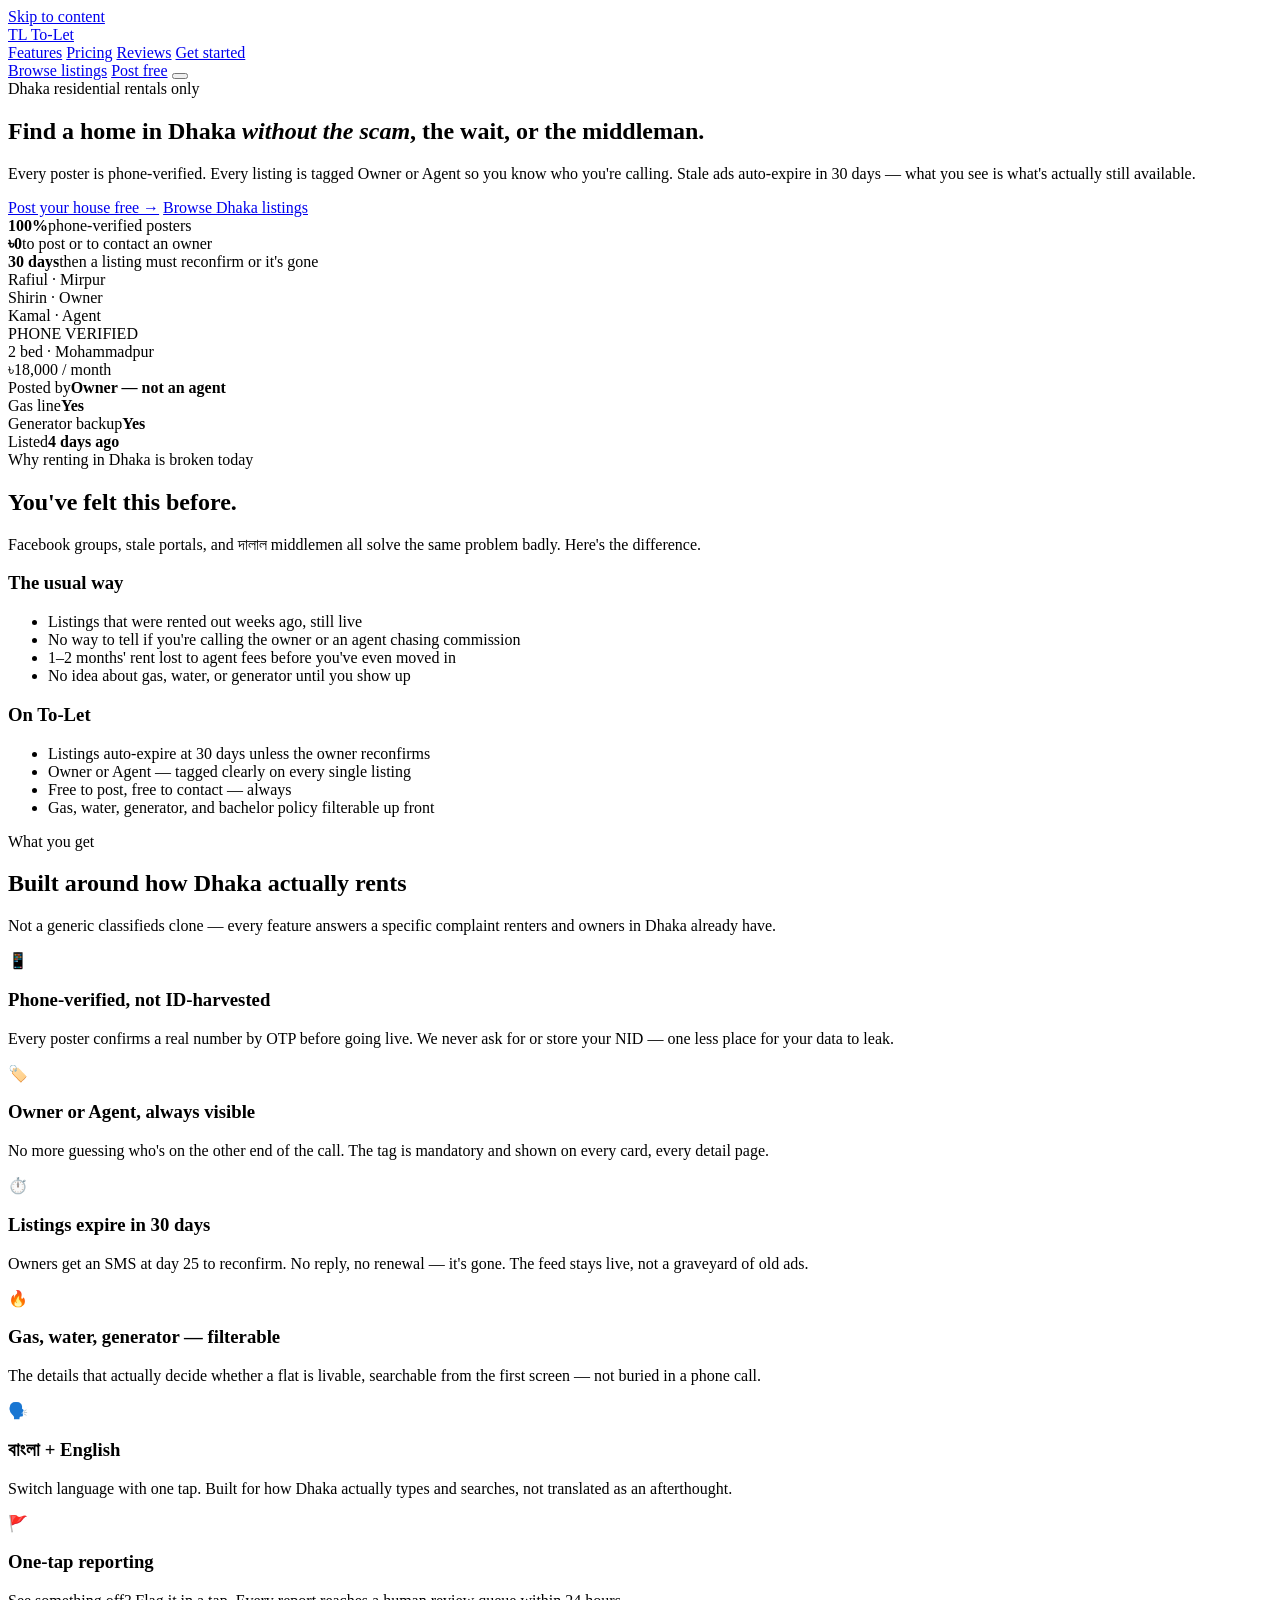
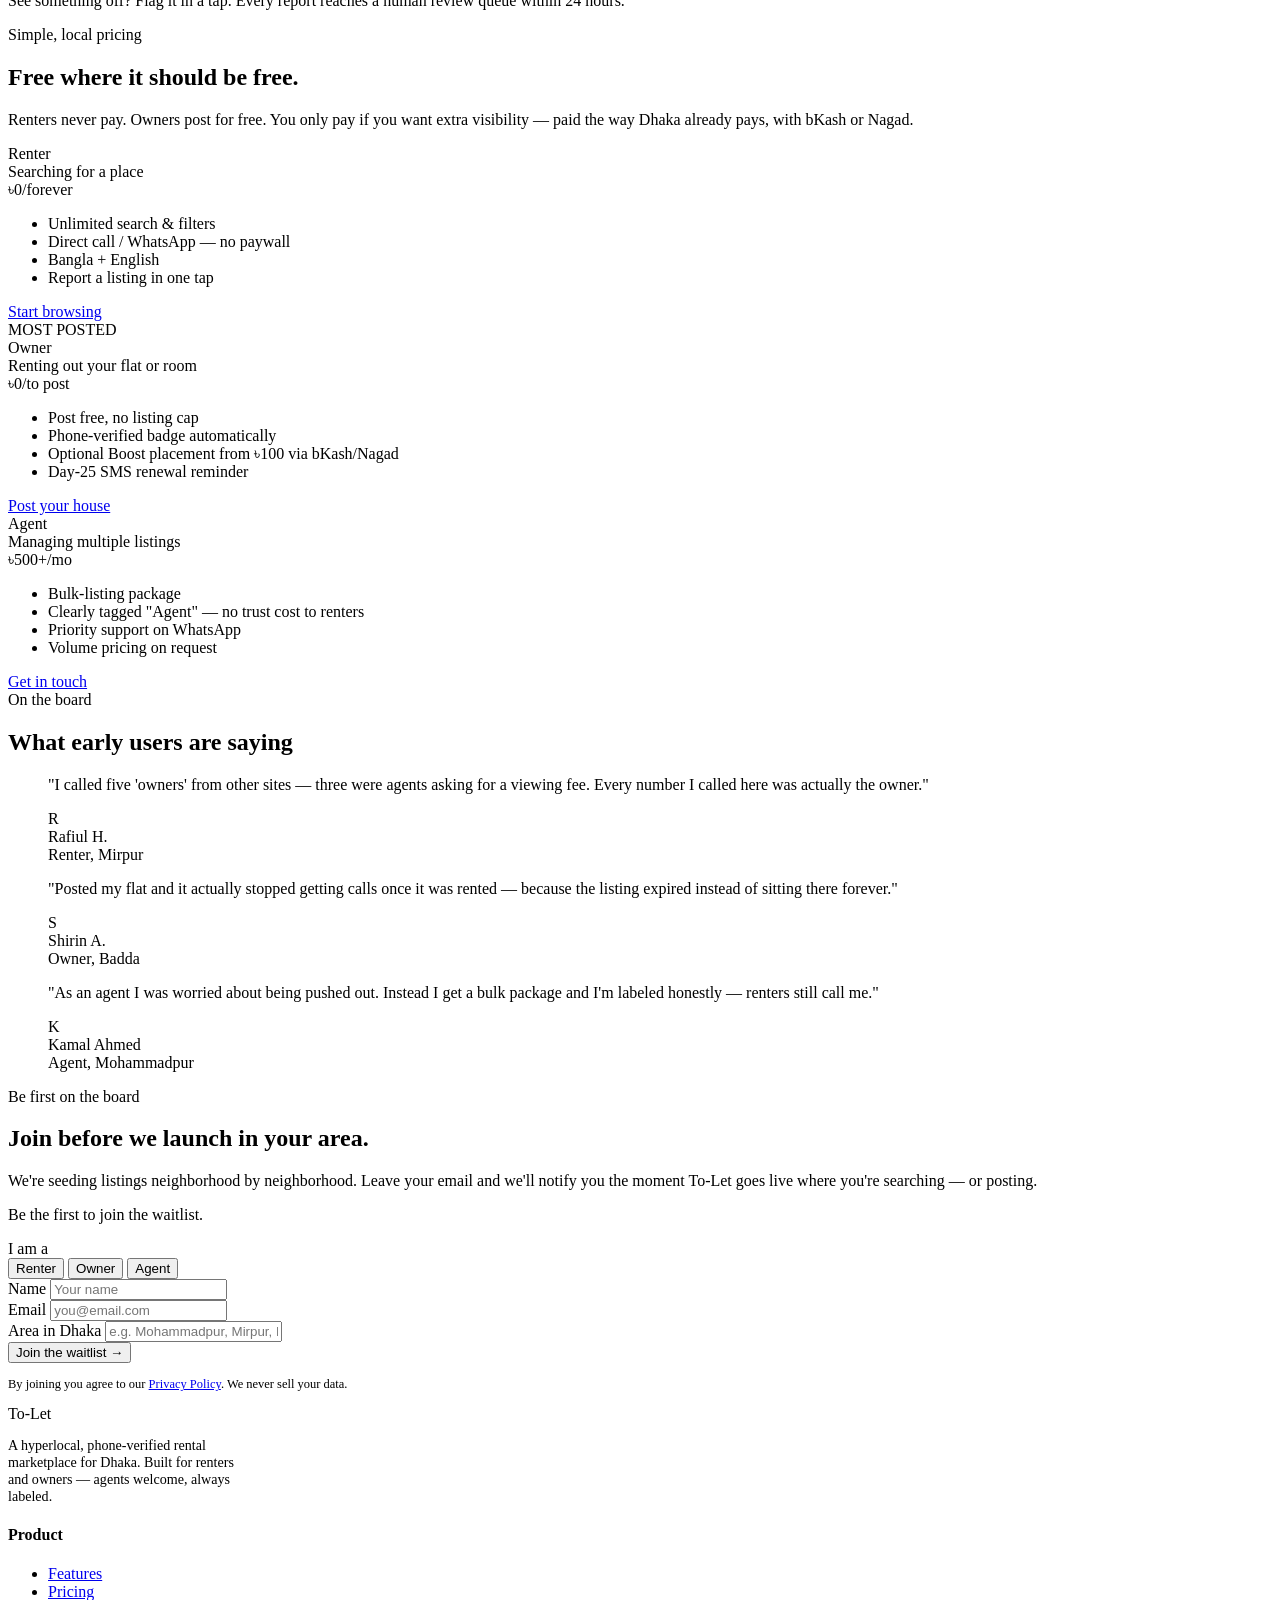
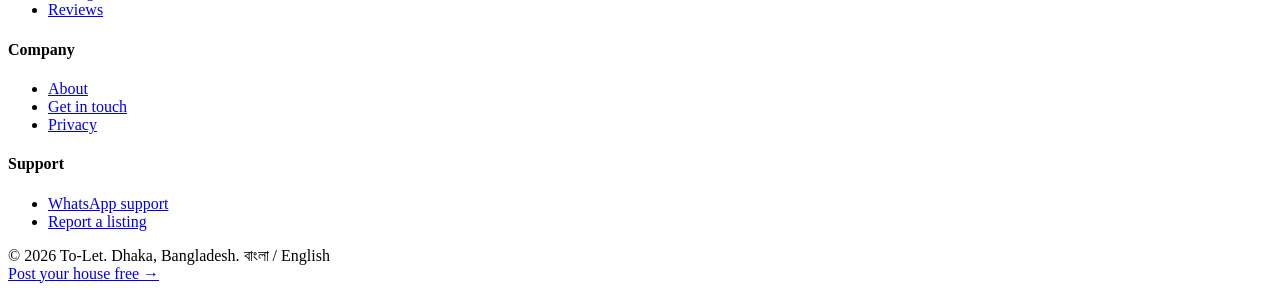
==== index.html @ 03d2c933 "feat: professional To-Let landing page — Putty design system, SEO, a11y, privacy, security headers" ====
<!DOCTYPE html>
<html lang="en">
<head>
  <meta charset="UTF-8" />
  <meta name="viewport" content="width=device-width, initial-scale=1.0" />
  <meta name="color-scheme" content="only light" />
  <meta name="theme-color" content="#faf9f7" />
  <meta name="robots" content="index, follow" />
  <link rel="canonical" href="https://to-let-bd.vercel.app/" />

  <title>To-Let — Find a home in Dhaka without the scam or the middleman</title>
  <meta name="description" content="Phone-verified Dhaka residential rental marketplace. Every listing tagged Owner or Agent. Auto-expiring ads. Free to post and contact. Built for renters and owners in Bangladesh." />
  <meta name="keywords" content="Dhaka rent, to-let Dhaka, flat for rent Bangladesh, house rental Mirpur, Mohammadpur, Badda, phone verified rental, bKash" />
  <meta name="author" content="To-Let BD" />

  <!-- Open Graph -->
  <meta property="og:type" content="website" />
  <meta property="og:url" content="https://to-let-bd.vercel.app/" />
  <meta property="og:title" content="To-Let — Dhaka rentals without the scam or middleman" />
  <meta property="og:description" content="Phone-verified. Owner or Agent tagged. Listings expire in 30 days. Free for renters and owners." />
  <meta property="og:locale" content="en_BD" />
  <meta property="og:site_name" content="To-Let" />
  <meta property="og:image" content="https://to-let-bd.vercel.app/og.png" />
  <meta property="og:image:width" content="1200" />
  <meta property="og:image:height" content="630" />

  <!-- Twitter -->
  <meta name="twitter:card" content="summary_large_image" />
  <meta name="twitter:title" content="To-Let — Dhaka rentals without the scam or middleman" />
  <meta name="twitter:description" content="Phone-verified. Owner or Agent tagged. Listings expire in 30 days. Free for renters and owners." />
  <meta name="twitter:image" content="https://to-let-bd.vercel.app/og.png" />

  <!-- Favicon -->
  <link rel="icon" href="/favicon.svg" type="image/svg+xml" />
  <link rel="apple-touch-icon" href="/favicon.svg" />

  <link rel="preconnect" href="https://fonts.googleapis.com" />
  <link rel="preconnect" href="https://fonts.gstatic.com" crossorigin />
  <link href="https://fonts.googleapis.com/css2?family=Inter:wght@400;500;600;700;800&display=swap" rel="stylesheet" />
  <link rel="stylesheet" href="style.css" />

  <!-- JSON-LD -->
  <script type="application/ld+json">
  {
    "@context": "https://schema.org",
    "@type": "WebSite",
    "name": "To-Let",
    "url": "https://to-let-bd.vercel.app/",
    "description": "Phone-verified Dhaka residential rental marketplace. Owner or Agent tagged. Auto-expiring listings.",
    "inLanguage": ["en", "bn"],
    "potentialAction": {
      "@type": "SearchAction",
      "target": "https://to-let-bd.vercel.app/#signup",
      "query-input": "required name=search_term_string"
    },
    "publisher": {
      "@type": "Organization",
      "name": "To-Let BD",
      "url": "https://to-let-bd.vercel.app/"
    }
  }
  </script>
</head>
<body>

<a class="skip-link" href="#main">Skip to content</a>

<header>
  <div class="nav">
    <a href="#top" class="brand" aria-label="To-Let home">
      <span class="brand-mark" aria-hidden="true">TL</span>
      To-Let
    </a>
    <nav class="nav-links" id="navLinks" aria-label="Primary">
      <a href="#features">Features</a>
      <a href="#pricing">Pricing</a>
      <a href="#reviews">Reviews</a>
      <a href="#signup">Get started</a>
    </nav>
    <div class="nav-cta">
      <a href="#signup" class="btn btn-ghost btn-sm">Browse listings</a>
      <a href="#signup" class="btn btn-primary btn-sm">Post free</a>
      <button class="menu-toggle" id="menuToggle" aria-label="Toggle menu" aria-expanded="false" aria-controls="navLinks">
        <span></span><span></span><span></span>
      </button>
    </div>
  </div>
</header>

<main id="main">

  <!-- HERO -->
  <section class="hero" id="top" aria-labelledby="hero-heading">
    <div class="wrap hero-grid">
      <div>
        <span class="eyebrow">Dhaka residential rentals only</span>
        <h1 id="hero-heading">Find a home in Dhaka <em>without the scam</em>, the wait, or the <span class="accent">middleman</span>.</h1>
        <p class="lede">Every poster is phone-verified. Every listing is tagged Owner or Agent so you know who you're calling. Stale ads auto-expire in 30 days — what you see is what's actually still available.</p>
        <div class="hero-cta-row">
          <a href="#signup" class="btn btn-primary">Post your house free →</a>
          <a href="#signup" class="btn btn-ghost">Browse Dhaka listings</a>
        </div>
        <div class="hero-stats" role="list">
          <div class="hero-stat" role="listitem"><b>100%</b><span>phone-verified posters</span></div>
          <div class="hero-stat" role="listitem"><b>৳0</b><span>to post or to contact an owner</span></div>
          <div class="hero-stat" role="listitem"><b>30 days</b><span>then a listing must reconfirm or it's gone</span></div>
        </div>
      </div>

      <div class="float-stage" aria-hidden="true">
        <div class="float-tag tag-1"><span class="dot"></span> Rafiul · Mirpur</div>
        <div class="float-tag tag-2"><span class="dot"></span> Shirin · Owner</div>
        <div class="float-tag tag-3"><span class="dot"></span> Kamal · Agent</div>

        <div class="float-card">
          <div class="float-badge">PHONE VERIFIED</div>
          <div class="float-card-title">2 bed · Mohammadpur</div>
          <div class="float-card-sub">৳18,000 / month</div>
          <div class="float-row"><span>Posted by</span><b>Owner — not an agent</b></div>
          <div class="float-row"><span>Gas line</span><b>Yes</b></div>
          <div class="float-row"><span>Generator backup</span><b>Yes</b></div>
          <div class="float-row"><span>Listed</span><b>4 days ago</b></div>
        </div>
      </div>
    </div>
  </section>

  <!-- COMPARE -->
  <section class="compare" aria-labelledby="compare-heading">
    <div class="wrap">
      <span class="eyebrow">Why renting in Dhaka is broken today</span>
      <h2 id="compare-heading">You've felt this before.</h2>
      <p class="lede">Facebook groups, stale portals, and দালাল middlemen all solve the same problem badly. Here's the difference.</p>
      <div class="compare-grid">
        <div class="compare-card bad">
          <h3>The usual way</h3>
          <ul>
            <li>Listings that were rented out weeks ago, still live</li>
            <li>No way to tell if you're calling the owner or an agent chasing commission</li>
            <li>1–2 months' rent lost to agent fees before you've even moved in</li>
            <li>No idea about gas, water, or generator until you show up</li>
          </ul>
        </div>
        <div class="compare-card good">
          <h3>On To-Let</h3>
          <ul>
            <li>Listings auto-expire at 30 days unless the owner reconfirms</li>
            <li>Owner or Agent — tagged clearly on every single listing</li>
            <li>Free to post, free to contact — always</li>
            <li>Gas, water, generator, and bachelor policy filterable up front</li>
          </ul>
        </div>
      </div>
    </div>
  </section>

  <!-- FEATURES -->
  <section class="features" id="features" aria-labelledby="features-heading">
    <div class="wrap">
      <div class="section-head">
        <span class="eyebrow">What you get</span>
        <h2 id="features-heading">Built around how Dhaka actually rents</h2>
        <p class="lede">Not a generic classifieds clone — every feature answers a specific complaint renters and owners in Dhaka already have.</p>
      </div>
      <div class="feature-grid">
        <article class="feature-card">
          <div class="feature-icon" aria-hidden="true">📱</div>
          <h3>Phone-verified, not ID-harvested</h3>
          <p>Every poster confirms a real number by OTP before going live. We never ask for or store your NID — one less place for your data to leak.</p>
        </article>
        <article class="feature-card">
          <div class="feature-icon" aria-hidden="true">🏷️</div>
          <h3>Owner or Agent, always visible</h3>
          <p>No more guessing who's on the other end of the call. The tag is mandatory and shown on every card, every detail page.</p>
        </article>
        <article class="feature-card">
          <div class="feature-icon" aria-hidden="true">⏱️</div>
          <h3>Listings expire in 30 days</h3>
          <p>Owners get an SMS at day 25 to reconfirm. No reply, no renewal — it's gone. The feed stays live, not a graveyard of old ads.</p>
        </article>
        <article class="feature-card">
          <div class="feature-icon" aria-hidden="true">🔥</div>
          <h3>Gas, water, generator — filterable</h3>
          <p>The details that actually decide whether a flat is livable, searchable from the first screen — not buried in a phone call.</p>
        </article>
        <article class="feature-card">
          <div class="feature-icon" aria-hidden="true">🗣️</div>
          <h3>বাংলা + English</h3>
          <p>Switch language with one tap. Built for how Dhaka actually types and searches, not translated as an afterthought.</p>
        </article>
        <article class="feature-card">
          <div class="feature-icon" aria-hidden="true">🚩</div>
          <h3>One-tap reporting</h3>
          <p>See something off? Flag it in a tap. Every report reaches a human review queue within 24 hours.</p>
        </article>
      </div>
    </div>
  </section>

  <!-- PRICING -->
  <section class="pricing" id="pricing" aria-labelledby="pricing-heading">
    <div class="wrap">
      <div class="section-head">
        <span class="eyebrow">Simple, local pricing</span>
        <h2 id="pricing-heading">Free where it should be free.</h2>
        <p class="lede">Renters never pay. Owners post for free. You only pay if you want extra visibility — paid the way Dhaka already pays, with bKash or Nagad.</p>
      </div>
      <div class="price-grid">
        <div class="price-card">
          <div class="price-name">Renter</div>
          <div class="price-audience">Searching for a place</div>
          <div class="price-amount">৳0<span>/forever</span></div>
          <ul class="price-list">
            <li>Unlimited search & filters</li>
            <li>Direct call / WhatsApp — no paywall</li>
            <li>Bangla + English</li>
            <li>Report a listing in one tap</li>
          </ul>
          <a href="#signup" class="btn btn-ghost btn-block">Start browsing</a>
        </div>
        <div class="price-card featured">
          <div class="price-tag-ribbon">MOST POSTED</div>
          <div class="price-name">Owner</div>
          <div class="price-audience">Renting out your flat or room</div>
          <div class="price-amount">৳0<span>/to post</span></div>
          <ul class="price-list">
            <li>Post free, no listing cap</li>
            <li>Phone-verified badge automatically</li>
            <li>Optional Boost placement from ৳100 via bKash/Nagad</li>
            <li>Day-25 SMS renewal reminder</li>
          </ul>
          <a href="#signup" class="btn btn-primary btn-block">Post your house</a>
        </div>
        <div class="price-card">
          <div class="price-name">Agent</div>
          <div class="price-audience">Managing multiple listings</div>
          <div class="price-amount">৳500<span>+/mo</span></div>
          <ul class="price-list">
            <li>Bulk-listing package</li>
            <li>Clearly tagged "Agent" — no trust cost to renters</li>
            <li>Priority support on WhatsApp</li>
            <li>Volume pricing on request</li>
          </ul>
          <a href="#signup" class="btn btn-ghost btn-block">Get in touch</a>
        </div>
      </div>
    </div>
  </section>

  <!-- TESTIMONIALS -->
  <section class="wall" id="reviews" aria-labelledby="reviews-heading">
    <div class="wrap">
      <div class="section-head">
        <span class="eyebrow">On the board</span>
        <h2 id="reviews-heading">What early users are saying</h2>
      </div>
      <div class="pin-grid">
        <blockquote class="pin-card">
          <div class="pin-dot" aria-hidden="true"></div>
          <p class="pin-quote">"I called five 'owners' from other sites — three were agents asking for a viewing fee. Every number I called here was actually the owner."</p>
          <footer class="pin-person">
            <div class="pin-avatar" aria-hidden="true">R</div>
            <div>
              <div class="pin-name">Rafiul H.</div>
              <div class="pin-role">Renter, Mirpur</div>
            </div>
          </footer>
        </blockquote>
        <blockquote class="pin-card">
          <div class="pin-dot" aria-hidden="true"></div>
          <p class="pin-quote">"Posted my flat and it actually stopped getting calls once it was rented — because the listing expired instead of sitting there forever."</p>
          <footer class="pin-person">
            <div class="pin-avatar" aria-hidden="true">S</div>
            <div>
              <div class="pin-name">Shirin A.</div>
              <div class="pin-role">Owner, Badda</div>
            </div>
          </footer>
        </blockquote>
        <blockquote class="pin-card">
          <div class="pin-dot" aria-hidden="true"></div>
          <p class="pin-quote">"As an agent I was worried about being pushed out. Instead I get a bulk package and I'm labeled honestly — renters still call me."</p>
          <footer class="pin-person">
            <div class="pin-avatar" aria-hidden="true">K</div>
            <div>
              <div class="pin-name">Kamal Ahmed</div>
              <div class="pin-role">Agent, Mohammadpur</div>
            </div>
          </footer>
        </blockquote>
      </div>
    </div>
  </section>

  <!-- SIGNUP -->
  <section class="signup" id="signup" aria-labelledby="signup-heading">
    <div class="wrap signup-inner">
      <div>
        <span class="eyebrow">Be first on the board</span>
        <h2 id="signup-heading">Join before we launch in your area.</h2>
        <p class="lede">We're seeding listings neighborhood by neighborhood. Leave your email and we'll notify you the moment To-Let goes live where you're searching — or posting.</p>
        <p class="social-proof" id="socialProof" aria-live="polite">Be the first to join the waitlist.</p>
      </div>
      <div class="signup-form">
        <form id="signupForm" novalidate>
          <div class="field">
            <label id="role-label">I am a</label>
            <div class="role-toggle" role="group" aria-labelledby="role-label">
              <button type="button" class="role-btn active" data-role="renter" aria-pressed="true">Renter</button>
              <button type="button" class="role-btn" data-role="owner" aria-pressed="false">Owner</button>
              <button type="button" class="role-btn" data-role="agent" aria-pressed="false">Agent</button>
            </div>
          </div>
          <div class="field">
            <label for="name">Name</label>
            <input type="text" id="name" name="name" placeholder="Your name" required autocomplete="name" />
          </div>
          <div class="field">
            <label for="email">Email</label>
            <input type="email" id="email" name="email" placeholder="you@email.com" required autocomplete="email" />
          </div>
          <div class="field">
            <label for="area">Area in Dhaka</label>
            <input type="text" id="area" name="area" placeholder="e.g. Mohammadpur, Mirpur, Badda" autocomplete="address-level2" />
          </div>
          <button type="submit" class="btn btn-primary btn-block" id="submitBtn">Join the waitlist →</button>
          <div class="form-msg" id="formMsg" role="status" aria-live="polite"></div>
          <p style="font-size:0.78rem;color:var(--ink-muted);margin-top:14px;">By joining you agree to our <a href="/privacy.html" style="text-decoration:underline;">Privacy Policy</a>. We never sell your data.</p>
        </form>
      </div>
    </div>
  </section>

</main>

<footer>
  <div class="wrap">
    <div class="foot-grid">
      <div>
        <div class="foot-brand">To-Let</div>
        <p style="font-size:0.88rem; max-width:34ch;">A hyperlocal, phone-verified rental marketplace for Dhaka. Built for renters and owners — agents welcome, always labeled.</p>
      </div>
      <div>
        <h4>Product</h4>
        <ul>
          <li><a href="#features">Features</a></li>
          <li><a href="#pricing">Pricing</a></li>
          <li><a href="#reviews">Reviews</a></li>
        </ul>
      </div>
      <div>
        <h4>Company</h4>
        <ul>
          <li><a href="#top">About</a></li>
          <li><a href="#signup">Get in touch</a></li>
          <li><a href="/privacy.html">Privacy</a></li>
        </ul>
      </div>
      <div>
        <h4>Support</h4>
        <ul>
          <li><a href="#signup">WhatsApp support</a></li>
          <li><a href="#signup">Report a listing</a></li>
        </ul>
      </div>
    </div>
    <div class="foot-bottom">
      <span>© 2026 To-Let. Dhaka, Bangladesh.</span>
      <span>বাংলা / English</span>
    </div>
  </div>
</footer>

<div class="mobile-cta">
  <a href="#signup" class="btn btn-primary btn-block">Post your house free →</a>
</div>

<script src="script.js"></script>
</body>
</html>
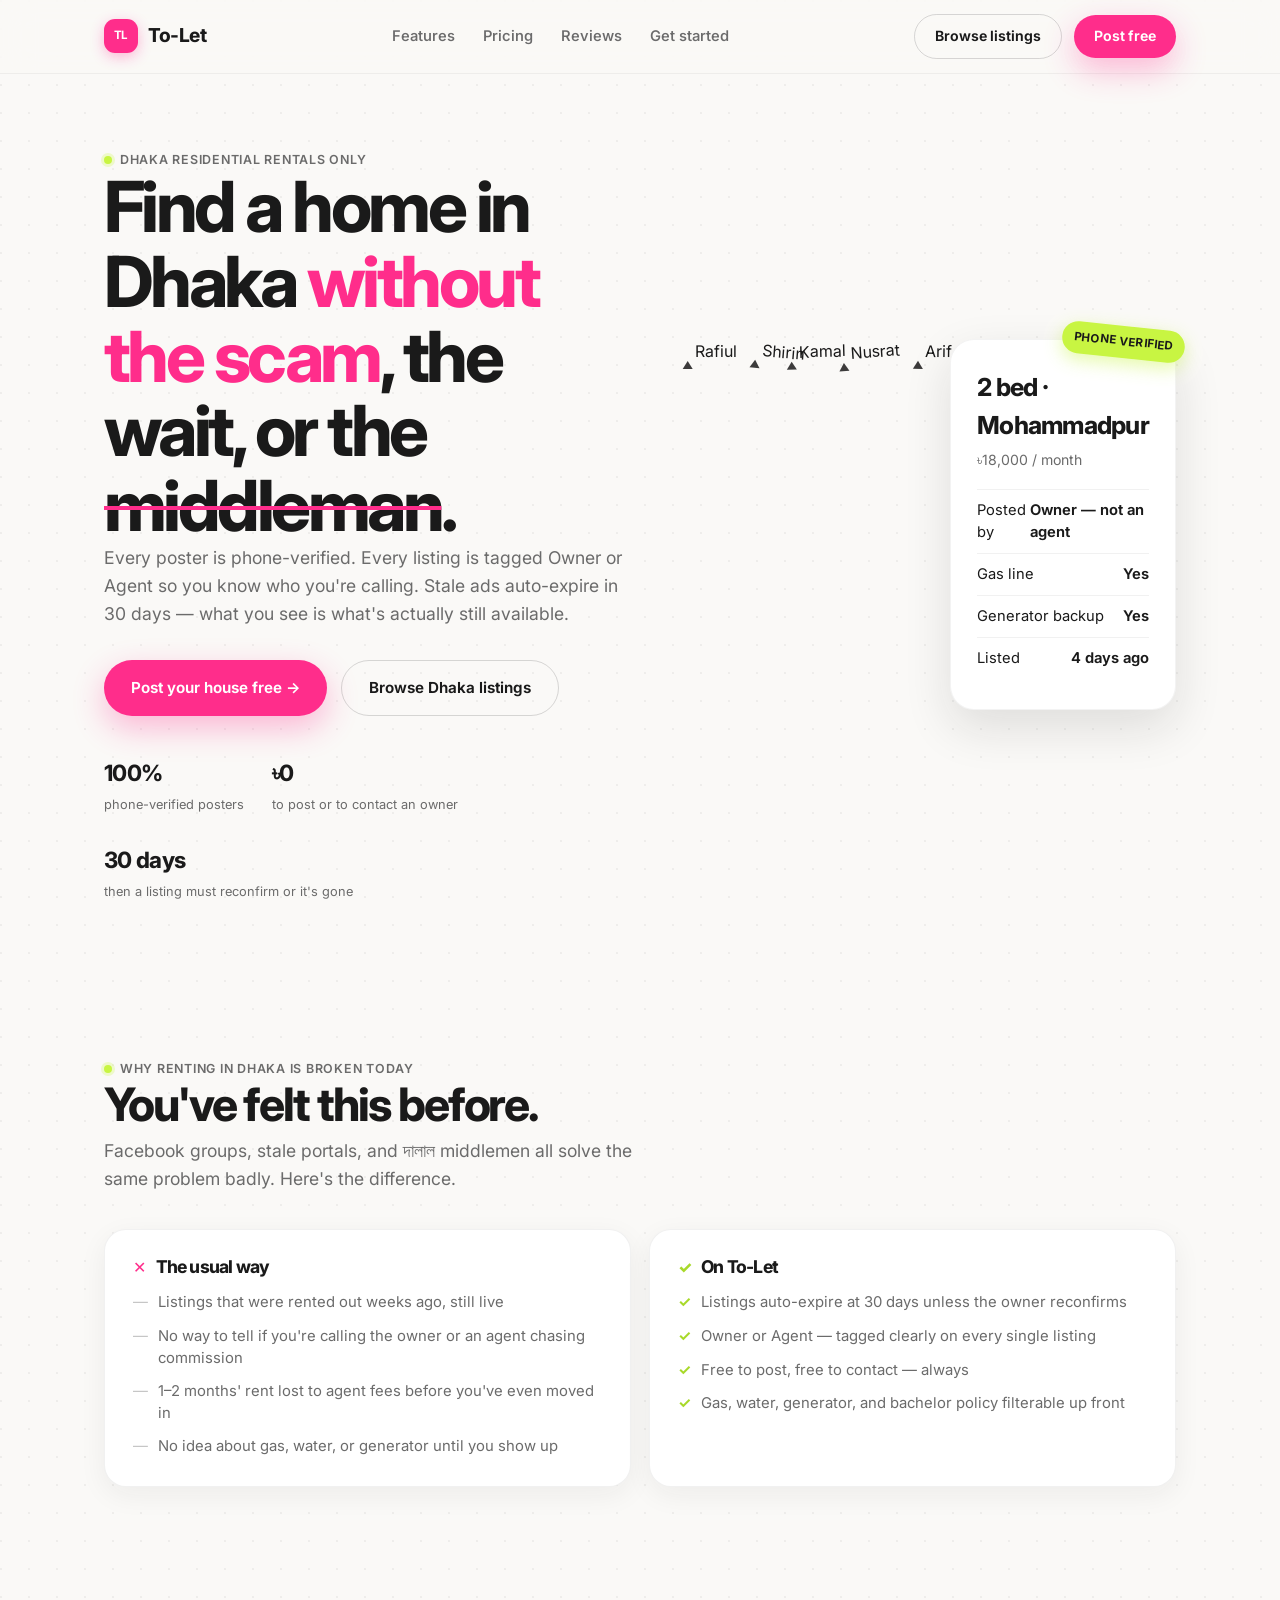
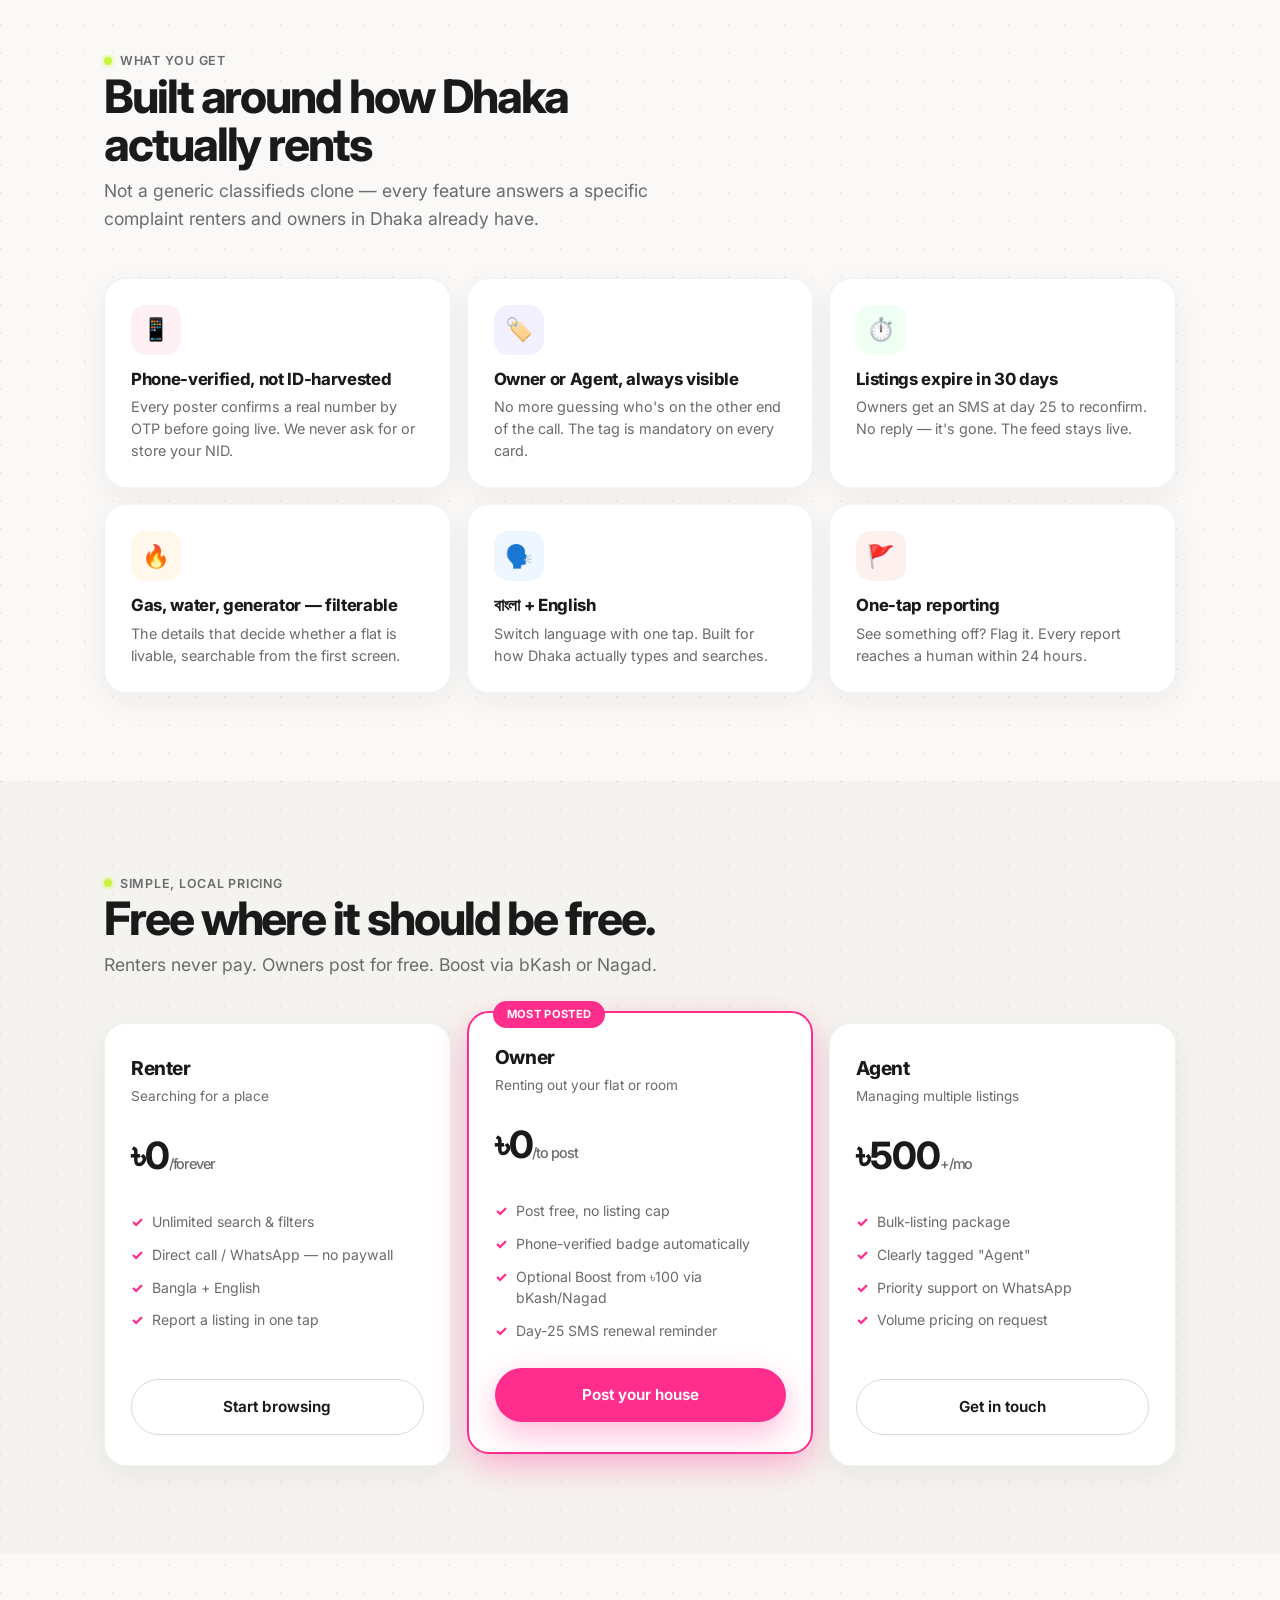
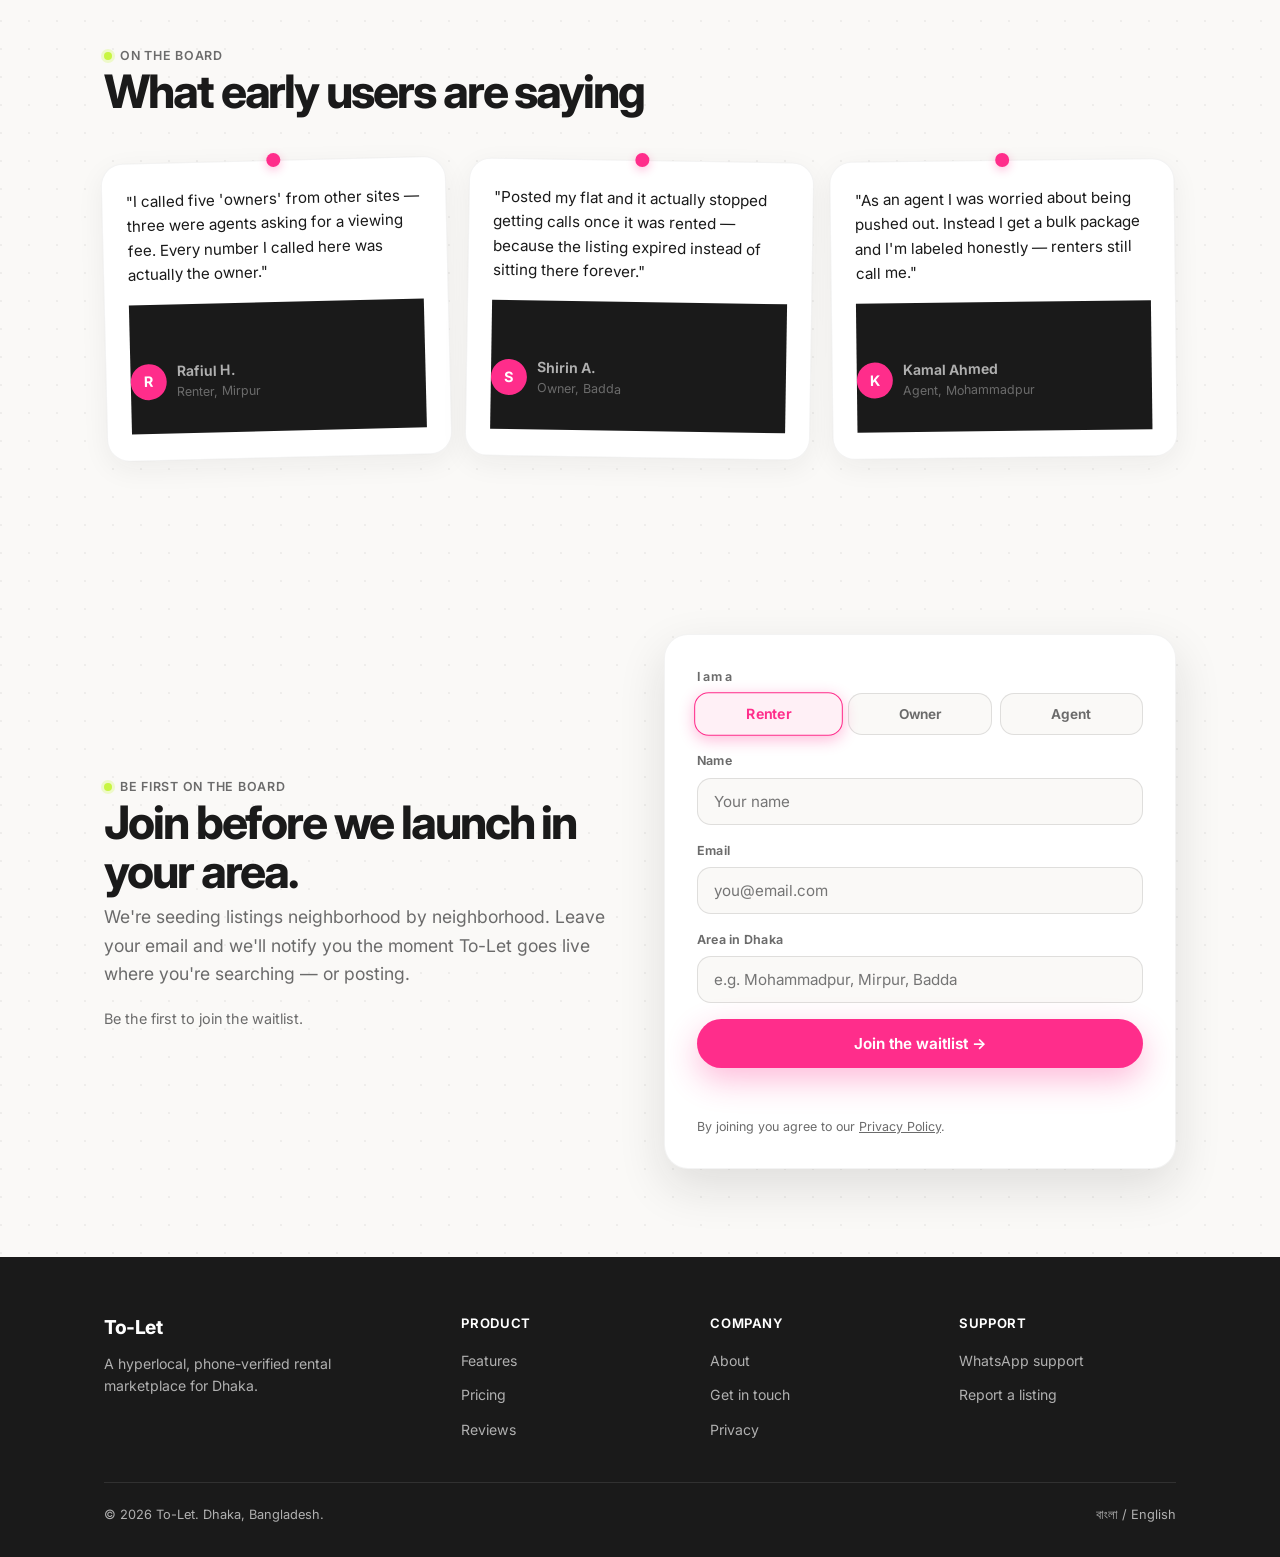
==== commit 61886b01: "fix: restore full style.css + interactive index (CSS 404 fix)" ====
--- a/index.html
+++ b/index.html
@@ -7,69 +7,20 @@
   <meta name="theme-color" content="#faf9f7" />
   <meta name="robots" content="index, follow" />
   <link rel="canonical" href="https://to-let-bd.vercel.app/" />
-
   <title>To-Let — Find a home in Dhaka without the scam or the middleman</title>
-  <meta name="description" content="Phone-verified Dhaka residential rental marketplace. Every listing tagged Owner or Agent. Auto-expiring ads. Free to post and contact. Built for renters and owners in Bangladesh." />
-  <meta name="keywords" content="Dhaka rent, to-let Dhaka, flat for rent Bangladesh, house rental Mirpur, Mohammadpur, Badda, phone verified rental, bKash" />
-  <meta name="author" content="To-Let BD" />
-
-  <!-- Open Graph -->
-  <meta property="og:type" content="website" />
-  <meta property="og:url" content="https://to-let-bd.vercel.app/" />
-  <meta property="og:title" content="To-Let — Dhaka rentals without the scam or middleman" />
-  <meta property="og:description" content="Phone-verified. Owner or Agent tagged. Listings expire in 30 days. Free for renters and owners." />
-  <meta property="og:locale" content="en_BD" />
-  <meta property="og:site_name" content="To-Let" />
-  <meta property="og:image" content="https://to-let-bd.vercel.app/og.png" />
-  <meta property="og:image:width" content="1200" />
-  <meta property="og:image:height" content="630" />
-
-  <!-- Twitter -->
-  <meta name="twitter:card" content="summary_large_image" />
-  <meta name="twitter:title" content="To-Let — Dhaka rentals without the scam or middleman" />
-  <meta name="twitter:description" content="Phone-verified. Owner or Agent tagged. Listings expire in 30 days. Free for renters and owners." />
-  <meta name="twitter:image" content="https://to-let-bd.vercel.app/og.png" />
-
-  <!-- Favicon -->
+  <meta name="description" content="Phone-verified Dhaka residential rental marketplace. Every listing tagged Owner or Agent. Auto-expiring ads. Free to post and contact." />
   <link rel="icon" href="/favicon.svg" type="image/svg+xml" />
-  <link rel="apple-touch-icon" href="/favicon.svg" />
-
   <link rel="preconnect" href="https://fonts.googleapis.com" />
   <link rel="preconnect" href="https://fonts.gstatic.com" crossorigin />
   <link href="https://fonts.googleapis.com/css2?family=Inter:wght@400;500;600;700;800&display=swap" rel="stylesheet" />
-  <link rel="stylesheet" href="style.css" />
-
-  <!-- JSON-LD -->
-  <script type="application/ld+json">
-  {
-    "@context": "https://schema.org",
-    "@type": "WebSite",
-    "name": "To-Let",
-    "url": "https://to-let-bd.vercel.app/",
-    "description": "Phone-verified Dhaka residential rental marketplace. Owner or Agent tagged. Auto-expiring listings.",
-    "inLanguage": ["en", "bn"],
-    "potentialAction": {
-      "@type": "SearchAction",
-      "target": "https://to-let-bd.vercel.app/#signup",
-      "query-input": "required name=search_term_string"
-    },
-    "publisher": {
-      "@type": "Organization",
-      "name": "To-Let BD",
-      "url": "https://to-let-bd.vercel.app/"
-    }
-  }
-  </script>
+  <link rel="stylesheet" href="/style.css" />
 </head>
 <body>
-
 <a class="skip-link" href="#main">Skip to content</a>
-
 <header>
   <div class="nav">
     <a href="#top" class="brand" aria-label="To-Let home">
-      <span class="brand-mark" aria-hidden="true">TL</span>
-      To-Let
+      <span class="brand-mark" aria-hidden="true">TL</span> To-Let
     </a>
     <nav class="nav-links" id="navLinks" aria-label="Primary">
       <a href="#features">Features</a>
@@ -86,10 +37,7 @@
     </div>
   </div>
 </header>
-
 <main id="main">
-
-  <!-- HERO -->
   <section class="hero" id="top" aria-labelledby="hero-heading">
     <div class="wrap hero-grid">
       <div>
@@ -106,12 +54,12 @@
           <div class="hero-stat" role="listitem"><b>30 days</b><span>then a listing must reconfirm or it's gone</span></div>
         </div>
       </div>
-
       <div class="float-stage" aria-hidden="true">
-        <div class="float-tag tag-1"><span class="dot"></span> Rafiul · Mirpur</div>
-        <div class="float-tag tag-2"><span class="dot"></span> Shirin · Owner</div>
-        <div class="float-tag tag-3"><span class="dot"></span> Kamal · Agent</div>
-
+        <div class="mp-tag pink" style="left:12%;top:18%"><span class="cursor-arrow"></span><span class="dot"></span> Rafiul</div>
+        <div class="mp-tag green" style="left:68%;top:28%"><span class="cursor-arrow"></span><span class="dot"></span> Shirin</div>
+        <div class="mp-tag purple" style="left:22%;top:58%"><span class="cursor-arrow"></span><span class="dot"></span> Kamal</div>
+        <div class="mp-tag blue" style="left:74%;top:62%"><span class="cursor-arrow"></span><span class="dot"></span> Nusrat</div>
+        <div class="mp-tag orange" style="left:48%;top:12%"><span class="cursor-arrow"></span><span class="dot"></span> Arif</div>
         <div class="float-card">
           <div class="float-badge">PHONE VERIFIED</div>
           <div class="float-card-title">2 bed · Mohammadpur</div>
@@ -124,257 +72,79 @@
       </div>
     </div>
   </section>
-
-  <!-- COMPARE -->
   <section class="compare" aria-labelledby="compare-heading">
     <div class="wrap">
       <span class="eyebrow">Why renting in Dhaka is broken today</span>
       <h2 id="compare-heading">You've felt this before.</h2>
       <p class="lede">Facebook groups, stale portals, and দালাল middlemen all solve the same problem badly. Here's the difference.</p>
       <div class="compare-grid">
-        <div class="compare-card bad">
-          <h3>The usual way</h3>
-          <ul>
-            <li>Listings that were rented out weeks ago, still live</li>
-            <li>No way to tell if you're calling the owner or an agent chasing commission</li>
-            <li>1–2 months' rent lost to agent fees before you've even moved in</li>
-            <li>No idea about gas, water, or generator until you show up</li>
-          </ul>
-        </div>
-        <div class="compare-card good">
-          <h3>On To-Let</h3>
-          <ul>
-            <li>Listings auto-expire at 30 days unless the owner reconfirms</li>
-            <li>Owner or Agent — tagged clearly on every single listing</li>
-            <li>Free to post, free to contact — always</li>
-            <li>Gas, water, generator, and bachelor policy filterable up front</li>
-          </ul>
-        </div>
+        <div class="compare-card bad"><h3>The usual way</h3><ul><li>Listings that were rented out weeks ago, still live</li><li>No way to tell if you're calling the owner or an agent chasing commission</li><li>1–2 months' rent lost to agent fees before you've even moved in</li><li>No idea about gas, water, or generator until you show up</li></ul></div>
+        <div class="compare-card good"><h3>On To-Let</h3><ul><li>Listings auto-expire at 30 days unless the owner reconfirms</li><li>Owner or Agent — tagged clearly on every single listing</li><li>Free to post, free to contact — always</li><li>Gas, water, generator, and bachelor policy filterable up front</li></ul></div>
       </div>
     </div>
   </section>
-
-  <!-- FEATURES -->
   <section class="features" id="features" aria-labelledby="features-heading">
     <div class="wrap">
-      <div class="section-head">
-        <span class="eyebrow">What you get</span>
-        <h2 id="features-heading">Built around how Dhaka actually rents</h2>
-        <p class="lede">Not a generic classifieds clone — every feature answers a specific complaint renters and owners in Dhaka already have.</p>
-      </div>
+      <div class="section-head"><span class="eyebrow">What you get</span><h2 id="features-heading">Built around how Dhaka actually rents</h2><p class="lede">Not a generic classifieds clone — every feature answers a specific complaint renters and owners in Dhaka already have.</p></div>
       <div class="feature-grid">
-        <article class="feature-card">
-          <div class="feature-icon" aria-hidden="true">📱</div>
-          <h3>Phone-verified, not ID-harvested</h3>
-          <p>Every poster confirms a real number by OTP before going live. We never ask for or store your NID — one less place for your data to leak.</p>
-        </article>
-        <article class="feature-card">
-          <div class="feature-icon" aria-hidden="true">🏷️</div>
-          <h3>Owner or Agent, always visible</h3>
-          <p>No more guessing who's on the other end of the call. The tag is mandatory and shown on every card, every detail page.</p>
-        </article>
-        <article class="feature-card">
-          <div class="feature-icon" aria-hidden="true">⏱️</div>
-          <h3>Listings expire in 30 days</h3>
-          <p>Owners get an SMS at day 25 to reconfirm. No reply, no renewal — it's gone. The feed stays live, not a graveyard of old ads.</p>
-        </article>
-        <article class="feature-card">
-          <div class="feature-icon" aria-hidden="true">🔥</div>
-          <h3>Gas, water, generator — filterable</h3>
-          <p>The details that actually decide whether a flat is livable, searchable from the first screen — not buried in a phone call.</p>
-        </article>
-        <article class="feature-card">
-          <div class="feature-icon" aria-hidden="true">🗣️</div>
-          <h3>বাংলা + English</h3>
-          <p>Switch language with one tap. Built for how Dhaka actually types and searches, not translated as an afterthought.</p>
-        </article>
-        <article class="feature-card">
-          <div class="feature-icon" aria-hidden="true">🚩</div>
-          <h3>One-tap reporting</h3>
-          <p>See something off? Flag it in a tap. Every report reaches a human review queue within 24 hours.</p>
-        </article>
+        <article class="feature-card"><div class="feature-icon" aria-hidden="true">📱</div><h3>Phone-verified, not ID-harvested</h3><p>Every poster confirms a real number by OTP before going live. We never ask for or store your NID.</p></article>
+        <article class="feature-card"><div class="feature-icon" aria-hidden="true">🏷️</div><h3>Owner or Agent, always visible</h3><p>No more guessing who's on the other end of the call. The tag is mandatory on every card.</p></article>
+        <article class="feature-card"><div class="feature-icon" aria-hidden="true">⏱️</div><h3>Listings expire in 30 days</h3><p>Owners get an SMS at day 25 to reconfirm. No reply — it's gone. The feed stays live.</p></article>
+        <article class="feature-card"><div class="feature-icon" aria-hidden="true">🔥</div><h3>Gas, water, generator — filterable</h3><p>The details that decide whether a flat is livable, searchable from the first screen.</p></article>
+        <article class="feature-card"><div class="feature-icon" aria-hidden="true">🗣️</div><h3>বাংলা + English</h3><p>Switch language with one tap. Built for how Dhaka actually types and searches.</p></article>
+        <article class="feature-card"><div class="feature-icon" aria-hidden="true">🚩</div><h3>One-tap reporting</h3><p>See something off? Flag it. Every report reaches a human within 24 hours.</p></article>
       </div>
     </div>
   </section>
-
-  <!-- PRICING -->
   <section class="pricing" id="pricing" aria-labelledby="pricing-heading">
     <div class="wrap">
-      <div class="section-head">
-        <span class="eyebrow">Simple, local pricing</span>
-        <h2 id="pricing-heading">Free where it should be free.</h2>
-        <p class="lede">Renters never pay. Owners post for free. You only pay if you want extra visibility — paid the way Dhaka already pays, with bKash or Nagad.</p>
-      </div>
+      <div class="section-head"><span class="eyebrow">Simple, local pricing</span><h2 id="pricing-heading">Free where it should be free.</h2><p class="lede">Renters never pay. Owners post for free. Boost via bKash or Nagad.</p></div>
       <div class="price-grid">
-        <div class="price-card">
-          <div class="price-name">Renter</div>
-          <div class="price-audience">Searching for a place</div>
-          <div class="price-amount">৳0<span>/forever</span></div>
-          <ul class="price-list">
-            <li>Unlimited search & filters</li>
-            <li>Direct call / WhatsApp — no paywall</li>
-            <li>Bangla + English</li>
-            <li>Report a listing in one tap</li>
-          </ul>
-          <a href="#signup" class="btn btn-ghost btn-block">Start browsing</a>
-        </div>
-        <div class="price-card featured">
-          <div class="price-tag-ribbon">MOST POSTED</div>
-          <div class="price-name">Owner</div>
-          <div class="price-audience">Renting out your flat or room</div>
-          <div class="price-amount">৳0<span>/to post</span></div>
-          <ul class="price-list">
-            <li>Post free, no listing cap</li>
-            <li>Phone-verified badge automatically</li>
-            <li>Optional Boost placement from ৳100 via bKash/Nagad</li>
-            <li>Day-25 SMS renewal reminder</li>
-          </ul>
-          <a href="#signup" class="btn btn-primary btn-block">Post your house</a>
-        </div>
-        <div class="price-card">
-          <div class="price-name">Agent</div>
-          <div class="price-audience">Managing multiple listings</div>
-          <div class="price-amount">৳500<span>+/mo</span></div>
-          <ul class="price-list">
-            <li>Bulk-listing package</li>
-            <li>Clearly tagged "Agent" — no trust cost to renters</li>
-            <li>Priority support on WhatsApp</li>
-            <li>Volume pricing on request</li>
-          </ul>
-          <a href="#signup" class="btn btn-ghost btn-block">Get in touch</a>
-        </div>
+        <div class="price-card"><div class="price-name">Renter</div><div class="price-audience">Searching for a place</div><div class="price-amount">৳0<span>/forever</span></div><ul class="price-list"><li>Unlimited search & filters</li><li>Direct call / WhatsApp — no paywall</li><li>Bangla + English</li><li>Report a listing in one tap</li></ul><a href="#signup" class="btn btn-ghost btn-block">Start browsing</a></div>
+        <div class="price-card featured"><div class="price-tag-ribbon">MOST POSTED</div><div class="price-name">Owner</div><div class="price-audience">Renting out your flat or room</div><div class="price-amount">৳0<span>/to post</span></div><ul class="price-list"><li>Post free, no listing cap</li><li>Phone-verified badge automatically</li><li>Optional Boost from ৳100 via bKash/Nagad</li><li>Day-25 SMS renewal reminder</li></ul><a href="#signup" class="btn btn-primary btn-block">Post your house</a></div>
+        <div class="price-card"><div class="price-name">Agent</div><div class="price-audience">Managing multiple listings</div><div class="price-amount">৳500<span>+/mo</span></div><ul class="price-list"><li>Bulk-listing package</li><li>Clearly tagged "Agent"</li><li>Priority support on WhatsApp</li><li>Volume pricing on request</li></ul><a href="#signup" class="btn btn-ghost btn-block">Get in touch</a></div>
       </div>
     </div>
   </section>
-
-  <!-- TESTIMONIALS -->
   <section class="wall" id="reviews" aria-labelledby="reviews-heading">
     <div class="wrap">
-      <div class="section-head">
-        <span class="eyebrow">On the board</span>
-        <h2 id="reviews-heading">What early users are saying</h2>
-      </div>
+      <div class="section-head"><span class="eyebrow">On the board</span><h2 id="reviews-heading">What early users are saying</h2></div>
       <div class="pin-grid">
-        <blockquote class="pin-card">
-          <div class="pin-dot" aria-hidden="true"></div>
-          <p class="pin-quote">"I called five 'owners' from other sites — three were agents asking for a viewing fee. Every number I called here was actually the owner."</p>
-          <footer class="pin-person">
-            <div class="pin-avatar" aria-hidden="true">R</div>
-            <div>
-              <div class="pin-name">Rafiul H.</div>
-              <div class="pin-role">Renter, Mirpur</div>
-            </div>
-          </footer>
-        </blockquote>
-        <blockquote class="pin-card">
-          <div class="pin-dot" aria-hidden="true"></div>
-          <p class="pin-quote">"Posted my flat and it actually stopped getting calls once it was rented — because the listing expired instead of sitting there forever."</p>
-          <footer class="pin-person">
-            <div class="pin-avatar" aria-hidden="true">S</div>
-            <div>
-              <div class="pin-name">Shirin A.</div>
-              <div class="pin-role">Owner, Badda</div>
-            </div>
-          </footer>
-        </blockquote>
-        <blockquote class="pin-card">
-          <div class="pin-dot" aria-hidden="true"></div>
-          <p class="pin-quote">"As an agent I was worried about being pushed out. Instead I get a bulk package and I'm labeled honestly — renters still call me."</p>
-          <footer class="pin-person">
-            <div class="pin-avatar" aria-hidden="true">K</div>
-            <div>
-              <div class="pin-name">Kamal Ahmed</div>
-              <div class="pin-role">Agent, Mohammadpur</div>
-            </div>
-          </footer>
-        </blockquote>
+        <blockquote class="pin-card"><div class="pin-dot" aria-hidden="true"></div><p class="pin-quote">"I called five 'owners' from other sites — three were agents asking for a viewing fee. Every number I called here was actually the owner."</p><footer class="pin-person"><div class="pin-avatar" aria-hidden="true">R</div><div><div class="pin-name">Rafiul H.</div><div class="pin-role">Renter, Mirpur</div></div></footer></blockquote>
+        <blockquote class="pin-card"><div class="pin-dot" aria-hidden="true"></div><p class="pin-quote">"Posted my flat and it actually stopped getting calls once it was rented — because the listing expired instead of sitting there forever."</p><footer class="pin-person"><div class="pin-avatar" aria-hidden="true">S</div><div><div class="pin-name">Shirin A.</div><div class="pin-role">Owner, Badda</div></div></footer></blockquote>
+        <blockquote class="pin-card"><div class="pin-dot" aria-hidden="true"></div><p class="pin-quote">"As an agent I was worried about being pushed out. Instead I get a bulk package and I'm labeled honestly — renters still call me."</p><footer class="pin-person"><div class="pin-avatar" aria-hidden="true">K</div><div><div class="pin-name">Kamal Ahmed</div><div class="pin-role">Agent, Mohammadpur</div></div></footer></blockquote>
       </div>
     </div>
   </section>
-
-  <!-- SIGNUP -->
   <section class="signup" id="signup" aria-labelledby="signup-heading">
     <div class="wrap signup-inner">
-      <div>
-        <span class="eyebrow">Be first on the board</span>
-        <h2 id="signup-heading">Join before we launch in your area.</h2>
-        <p class="lede">We're seeding listings neighborhood by neighborhood. Leave your email and we'll notify you the moment To-Let goes live where you're searching — or posting.</p>
-        <p class="social-proof" id="socialProof" aria-live="polite">Be the first to join the waitlist.</p>
-      </div>
+      <div><span class="eyebrow">Be first on the board</span><h2 id="signup-heading">Join before we launch in your area.</h2><p class="lede">We're seeding listings neighborhood by neighborhood. Leave your email and we'll notify you the moment To-Let goes live where you're searching — or posting.</p><p class="social-proof" id="socialProof" aria-live="polite">Be the first to join the waitlist.</p></div>
       <div class="signup-form">
         <form id="signupForm" novalidate>
-          <div class="field">
-            <label id="role-label">I am a</label>
-            <div class="role-toggle" role="group" aria-labelledby="role-label">
-              <button type="button" class="role-btn active" data-role="renter" aria-pressed="true">Renter</button>
-              <button type="button" class="role-btn" data-role="owner" aria-pressed="false">Owner</button>
-              <button type="button" class="role-btn" data-role="agent" aria-pressed="false">Agent</button>
-            </div>
-          </div>
-          <div class="field">
-            <label for="name">Name</label>
-            <input type="text" id="name" name="name" placeholder="Your name" required autocomplete="name" />
-          </div>
-          <div class="field">
-            <label for="email">Email</label>
-            <input type="email" id="email" name="email" placeholder="you@email.com" required autocomplete="email" />
-          </div>
-          <div class="field">
-            <label for="area">Area in Dhaka</label>
-            <input type="text" id="area" name="area" placeholder="e.g. Mohammadpur, Mirpur, Badda" autocomplete="address-level2" />
-          </div>
+          <div class="field"><label id="role-label">I am a</label><div class="role-toggle" role="group" aria-labelledby="role-label"><button type="button" class="role-btn active" data-role="renter" aria-pressed="true">Renter</button><button type="button" class="role-btn" data-role="owner" aria-pressed="false">Owner</button><button type="button" class="role-btn" data-role="agent" aria-pressed="false">Agent</button></div></div>
+          <div class="field"><label for="name">Name</label><input type="text" id="name" name="name" placeholder="Your name" required autocomplete="name" /></div>
+          <div class="field"><label for="email">Email</label><input type="email" id="email" name="email" placeholder="you@email.com" required autocomplete="email" /></div>
+          <div class="field"><label for="area">Area in Dhaka</label><input type="text" id="area" name="area" placeholder="e.g. Mohammadpur, Mirpur, Badda" autocomplete="address-level2" /></div>
           <button type="submit" class="btn btn-primary btn-block" id="submitBtn">Join the waitlist →</button>
           <div class="form-msg" id="formMsg" role="status" aria-live="polite"></div>
-          <p style="font-size:0.78rem;color:var(--ink-muted);margin-top:14px;">By joining you agree to our <a href="/privacy.html" style="text-decoration:underline;">Privacy Policy</a>. We never sell your data.</p>
+          <p style="font-size:0.78rem;color:var(--ink-muted);margin-top:14px;">By joining you agree to our <a href="/privacy.html" style="text-decoration:underline;">Privacy Policy</a>.</p>
         </form>
       </div>
     </div>
   </section>
-
 </main>
-
 <footer>
   <div class="wrap">
     <div class="foot-grid">
-      <div>
-        <div class="foot-brand">To-Let</div>
-        <p style="font-size:0.88rem; max-width:34ch;">A hyperlocal, phone-verified rental marketplace for Dhaka. Built for renters and owners — agents welcome, always labeled.</p>
-      </div>
-      <div>
-        <h4>Product</h4>
-        <ul>
-          <li><a href="#features">Features</a></li>
-          <li><a href="#pricing">Pricing</a></li>
-          <li><a href="#reviews">Reviews</a></li>
-        </ul>
-      </div>
-      <div>
-        <h4>Company</h4>
-        <ul>
-          <li><a href="#top">About</a></li>
-          <li><a href="#signup">Get in touch</a></li>
-          <li><a href="/privacy.html">Privacy</a></li>
-        </ul>
-      </div>
-      <div>
-        <h4>Support</h4>
-        <ul>
-          <li><a href="#signup">WhatsApp support</a></li>
-          <li><a href="#signup">Report a listing</a></li>
-        </ul>
-      </div>
+      <div><div class="foot-brand">To-Let</div><p style="font-size:0.88rem;max-width:34ch;">A hyperlocal, phone-verified rental marketplace for Dhaka.</p></div>
+      <div><h4>Product</h4><ul><li><a href="#features">Features</a></li><li><a href="#pricing">Pricing</a></li><li><a href="#reviews">Reviews</a></li></ul></div>
+      <div><h4>Company</h4><ul><li><a href="#top">About</a></li><li><a href="#signup">Get in touch</a></li><li><a href="/privacy.html">Privacy</a></li></ul></div>
+      <div><h4>Support</h4><ul><li><a href="#signup">WhatsApp support</a></li><li><a href="#signup">Report a listing</a></li></ul></div>
     </div>
-    <div class="foot-bottom">
-      <span>© 2026 To-Let. Dhaka, Bangladesh.</span>
-      <span>বাংলা / English</span>
-    </div>
+    <div class="foot-bottom"><span>© 2026 To-Let. Dhaka, Bangladesh.</span><span>বাংলা / English</span></div>
   </div>
 </footer>
-
-<div class="mobile-cta">
-  <a href="#signup" class="btn btn-primary btn-block">Post your house free →</a>
-</div>
-
-<script src="script.js"></script>
+<div class="mobile-cta"><a href="#signup" class="btn btn-primary btn-block">Post your house free →</a></div>
+<script src="/script.js"></script>
 </body>
 </html>
--- a/style.css
+++ b/style.css
@@ -0,0 +1,1090 @@
+/* To-Let — Play with Putty inspired design system
+   Soft, airy, premium, playful collaborative canvas
+   Stronger spring motion + multiplayer cursors
+*/
+
+:root {
+  /* Atmosphere */
+  --bg: #faf9f7;
+  --bg-soft: #f5f3ef;
+  --surface: #ffffff;
+  --ink: #1a1a1a;
+  --ink-muted: #6b6b6b;
+  --ink-faint: #9a9a9a;
+
+  /* Accents */
+  --pink: #ff2d8b;
+  --pink-soft: #ff6bb0;
+  --pink-glow: rgba(255, 45, 139, 0.32);
+  --lime: #c8f542;
+  --lime-deep: #a8d92a;
+  --sky: #7ec8ff;
+  --lilac: #c9a0ff;
+  --peach: #ffc48a;
+  --mint: #8ef0c2;
+
+  /* Shape */
+  --radius: 22px;
+  --radius-sm: 14px;
+  --radius-pill: 999px;
+  --shadow: 0 8px 28px rgba(26, 26, 26, 0.06);
+  --shadow-lift: 0 18px 48px rgba(26, 26, 26, 0.12);
+  --shadow-pink: 0 12px 32px var(--pink-glow);
+
+  /* Type */
+  --font: "Inter", system-ui, -apple-system, sans-serif;
+  --tracking-display: -0.045em;
+
+  /* Grid */
+  --dot: rgba(26, 26, 26, 0.05);
+  --dot-size: 28px;
+
+  /* Motion */
+  --spring: cubic-bezier(0.34, 1.56, 0.64, 1);
+  --spring-soft: cubic-bezier(0.22, 1.2, 0.36, 1);
+}
+
+*,
+*::before,
+*::after {
+  margin: 0;
+  padding: 0;
+  box-sizing: border-box;
+}
+
+html {
+  scroll-behavior: smooth;
+}
+
+@media (prefers-reduced-motion: reduce) {
+  html { scroll-behavior: auto; }
+  *, *::before, *::after {
+    animation-duration: 0.001ms !important;
+    transition-duration: 0.001ms !important;
+  }
+  .ambient-tags,
+  .float-tag,
+  .ambient-tag { animation: none !important; }
+}
+
+body {
+  font-family: var(--font);
+  background: var(--bg);
+  color: var(--ink);
+  line-height: 1.55;
+  background-image: radial-gradient(circle at 1px 1px, var(--dot) 1px, transparent 0);
+  background-size: var(--dot-size) var(--dot-size);
+  -webkit-font-smoothing: antialiased;
+  overflow-x: hidden;
+}
+
+a { color: inherit; text-decoration: none; }
+img { max-width: 100%; display: block; }
+button { font-family: inherit; }
+section { scroll-margin-top: 88px; }
+
+.skip-link {
+  position: absolute;
+  top: -100px;
+  left: 16px;
+  background: var(--pink);
+  color: #fff;
+  padding: 10px 18px;
+  border-radius: var(--radius-pill);
+  font-weight: 650;
+  z-index: 999;
+  transition: top 0.2s ease;
+}
+.skip-link:focus { top: 16px; }
+
+.wrap {
+  max-width: 1120px;
+  margin: 0 auto;
+  padding: 0 24px;
+}
+
+.eyebrow {
+  display: inline-flex;
+  align-items: center;
+  gap: 8px;
+  font-size: 0.78rem;
+  font-weight: 600;
+  letter-spacing: 0.06em;
+  text-transform: uppercase;
+  color: var(--ink-muted);
+}
+
+.eyebrow::before {
+  content: "";
+  width: 8px;
+  height: 8px;
+  border-radius: 50%;
+  background: var(--lime);
+  box-shadow: 0 0 0 3px rgba(200, 245, 66, 0.25);
+}
+
+h1, h2, h3 {
+  font-weight: 750;
+  letter-spacing: var(--tracking-display);
+  color: var(--ink);
+  line-height: 1.06;
+}
+
+h1 {
+  font-size: clamp(2.7rem, 6.2vw, 4.4rem);
+  letter-spacing: -0.05em;
+}
+
+h2 {
+  font-size: clamp(1.95rem, 3.6vw, 2.9rem);
+  margin-bottom: 0.5rem;
+}
+
+.lede {
+  color: var(--ink-muted);
+  font-size: 1.1rem;
+  max-width: 52ch;
+  line-height: 1.6;
+}
+
+.btn {
+  display: inline-flex;
+  align-items: center;
+  justify-content: center;
+  gap: 8px;
+  font-weight: 650;
+  font-size: 0.95rem;
+  padding: 0.95rem 1.7rem;
+  border-radius: var(--radius-pill);
+  border: none;
+  cursor: pointer;
+  transition: transform 0.4s var(--spring), box-shadow 0.35s ease, background 0.2s ease;
+  white-space: nowrap;
+  will-change: transform;
+}
+
+.btn-primary {
+  background: var(--pink);
+  color: #fff;
+  box-shadow: var(--shadow-pink);
+}
+
+.btn-primary:hover {
+  box-shadow: 0 16px 40px var(--pink-glow);
+}
+
+.btn-primary:active {
+  transform: scale(0.96) !important;
+}
+
+.btn-ghost {
+  background: transparent;
+  color: var(--ink);
+  border: 1.5px solid rgba(26, 26, 26, 0.16);
+}
+
+.btn-ghost:hover {
+  background: var(--ink);
+  color: #fff;
+  border-color: var(--ink);
+  transform: translateY(-3px) scale(1.02);
+}
+
+.btn-sm {
+  padding: 0.65rem 1.25rem;
+  font-size: 0.88rem;
+}
+
+.btn-block { width: 100%; }
+
+:focus-visible {
+  outline: 3px solid var(--pink);
+  outline-offset: 3px;
+}
+
+header {
+  position: sticky;
+  top: 0;
+  z-index: 200;
+  background: rgba(250, 249, 247, 0.78);
+  backdrop-filter: blur(16px) saturate(1.2);
+  -webkit-backdrop-filter: blur(16px) saturate(1.2);
+  border-bottom: 1px solid rgba(26, 26, 26, 0.05);
+}
+
+.nav {
+  display: flex;
+  align-items: center;
+  justify-content: space-between;
+  padding: 14px 24px;
+  max-width: 1120px;
+  margin: 0 auto;
+}
+
+.brand {
+  display: flex;
+  align-items: center;
+  gap: 10px;
+  font-weight: 750;
+  font-size: 1.2rem;
+  letter-spacing: -0.02em;
+}
+
+.brand-mark {
+  width: 34px;
+  height: 34px;
+  border-radius: 11px;
+  background: var(--pink);
+  color: #fff;
+  display: flex;
+  align-items: center;
+  justify-content: center;
+  font-size: 0.72rem;
+  font-weight: 700;
+  box-shadow: 0 4px 14px var(--pink-glow);
+  transition: transform 0.4s var(--spring);
+}
+
+.brand:hover .brand-mark {
+  transform: rotate(-8deg) scale(1.08);
+}
+
+.nav-links {
+  display: flex;
+  align-items: center;
+  gap: 28px;
+}
+
+.nav-links a {
+  font-weight: 550;
+  font-size: 0.92rem;
+  color: var(--ink-muted);
+  transition: color 0.15s;
+  position: relative;
+}
+
+.nav-links a::after {
+  content: "";
+  position: absolute;
+  left: 0;
+  bottom: -4px;
+  width: 0;
+  height: 2px;
+  background: var(--pink);
+  border-radius: 2px;
+  transition: width 0.3s var(--spring-soft);
+}
+
+.nav-links a:hover { color: var(--ink); }
+.nav-links a:hover::after { width: 100%; }
+
+.nav-cta {
+  display: flex;
+  align-items: center;
+  gap: 12px;
+}
+
+.menu-toggle {
+  display: none;
+  background: none;
+  border: none;
+  cursor: pointer;
+  padding: 6px;
+}
+
+.menu-toggle span {
+  display: block;
+  width: 22px;
+  height: 2px;
+  background: var(--ink);
+  margin: 5px 0;
+  border-radius: 2px;
+}
+
+@media (max-width: 860px) {
+  .nav-links {
+    position: absolute;
+    top: 100%;
+    left: 0;
+    right: 0;
+    background: var(--bg);
+    border-bottom: 1px solid rgba(26, 26, 26, 0.08);
+    flex-direction: column;
+    align-items: flex-start;
+    gap: 0;
+    max-height: 0;
+    overflow: hidden;
+    transition: max-height 0.35s var(--spring-soft);
+  }
+  .nav-links.open { max-height: 320px; }
+  .nav-links a {
+    padding: 14px 24px;
+    width: 100%;
+    border-top: 1px solid rgba(26, 26, 26, 0.06);
+  }
+  .menu-toggle { display: block; }
+  .nav-cta .btn-ghost { display: none; }
+}
+
+.hero {
+  padding: 72px 0 80px;
+  position: relative;
+  overflow: hidden;
+  min-height: 70vh;
+}
+
+.hero-grid {
+  display: grid;
+  grid-template-columns: 1.1fr 0.9fr;
+  gap: 40px;
+  align-items: center;
+  position: relative;
+  z-index: 2;
+}
+
+.hero h1 em {
+  font-style: normal;
+  color: var(--pink);
+}
+
+.hero h1 .accent {
+  color: var(--ink);
+  text-decoration: line-through;
+  text-decoration-color: var(--pink);
+  text-decoration-thickness: 3.5px;
+}
+
+.hero-cta-row {
+  display: flex;
+  gap: 14px;
+  flex-wrap: wrap;
+  margin-top: 32px;
+}
+
+.hero-stats {
+  display: flex;
+  gap: 28px;
+  margin-top: 40px;
+  flex-wrap: wrap;
+}
+
+.hero-stat b {
+  display: block;
+  font-size: 1.4rem;
+  font-weight: 750;
+  letter-spacing: -0.03em;
+  color: var(--ink);
+}
+
+.hero-stat span {
+  font-size: 0.8rem;
+  color: var(--ink-muted);
+}
+
+.float-stage {
+  position: relative;
+  display: flex;
+  justify-content: center;
+  padding: 28px 0;
+  perspective: 900px;
+}
+
+.float-card {
+  background: var(--surface);
+  width: min(380px, 100%);
+  padding: 28px 26px 30px;
+  border-radius: 24px;
+  box-shadow: var(--shadow-lift);
+  border: 1px solid rgba(26, 26, 26, 0.05);
+  position: relative;
+  transition: box-shadow 0.4s ease;
+  will-change: transform;
+  opacity: 1;
+}
+
+.float-card:hover {
+  box-shadow: 0 24px 56px rgba(26, 26, 26, 0.14);
+}
+
+.float-card-title {
+  font-size: 1.55rem;
+  font-weight: 750;
+  letter-spacing: -0.03em;
+  margin-bottom: 4px;
+}
+
+.float-card-sub {
+  font-size: 0.88rem;
+  color: var(--ink-muted);
+  margin-bottom: 18px;
+}
+
+.float-row {
+  display: flex;
+  justify-content: space-between;
+  align-items: center;
+  padding: 9px 0;
+  font-size: 0.92rem;
+  border-top: 1px solid rgba(26, 26, 26, 0.06);
+}
+
+.float-row:first-of-type { border-top: none; }
+
+.float-row b {
+  font-weight: 650;
+  color: var(--ink);
+}
+
+.float-badge {
+  position: absolute;
+  top: -14px;
+  right: -10px;
+  background: var(--lime);
+  color: var(--ink);
+  font-size: 0.72rem;
+  font-weight: 700;
+  padding: 7px 12px;
+  border-radius: var(--radius-pill);
+  box-shadow: 0 6px 18px rgba(200, 245, 66, 0.45);
+  transform: rotate(6deg);
+  letter-spacing: 0.02em;
+  animation: badgeBob 3.2s ease-in-out infinite;
+}
+
+@keyframes badgeBob {
+  0%, 100% { transform: rotate(6deg) translateY(0); }
+  50% { transform: rotate(8deg) translateY(-4px); }
+}
+
+.float-tag {
+  position: absolute;
+  display: inline-flex;
+  align-items: center;
+  gap: 6px;
+  padding: 6px 12px 6px 8px;
+  border-radius: var(--radius-pill);
+  font-size: 0.78rem;
+  font-weight: 600;
+  color: var(--ink);
+  background: var(--surface);
+  box-shadow: 0 6px 20px rgba(26, 26, 26, 0.1);
+  white-space: nowrap;
+  animation: floatTag 5.5s ease-in-out infinite;
+  pointer-events: none;
+  z-index: 5;
+  will-change: transform;
+}
+
+.float-tag .dot {
+  width: 9px;
+  height: 9px;
+  border-radius: 50%;
+  flex-shrink: 0;
+}
+
+.cursor-arrow {
+  width: 0;
+  height: 0;
+  border-left: 5px solid transparent;
+  border-right: 5px solid transparent;
+  border-bottom: 8px solid var(--ink);
+  transform: rotate(-35deg) translateY(-1px);
+  margin-right: 2px;
+  flex-shrink: 0;
+  opacity: 0.85;
+}
+
+.tag-1 { top: 6%; left: -10%; background: #fff0f6; animation-delay: 0s; }
+.tag-1 .dot { background: var(--pink); }
+.tag-1 .cursor-arrow { border-bottom-color: var(--pink); }
+
+.tag-2 { bottom: 14%; right: -8%; background: #f0fff4; animation-delay: 1.1s; }
+.tag-2 .dot { background: var(--mint); }
+.tag-2 .cursor-arrow { border-bottom-color: #2ecc71; }
+
+.tag-3 { top: 48%; left: -16%; background: #f3f0ff; animation-delay: 2.2s; }
+.tag-3 .dot { background: var(--lilac); }
+.tag-3 .cursor-arrow { border-bottom-color: #9b59b6; }
+
+@keyframes floatTag {
+  0%, 100% { transform: translateY(0) rotate(-2deg); }
+  33% { transform: translateY(-12px) rotate(1.5deg); }
+  66% { transform: translateY(-5px) rotate(-1deg); }
+}
+
+.ambient-tags {
+  position: absolute;
+  inset: 0;
+  pointer-events: none;
+  z-index: 1;
+  overflow: hidden;
+}
+
+.ambient-tag {
+  position: absolute;
+  display: inline-flex;
+  align-items: center;
+  gap: 5px;
+  padding: 5px 11px 5px 7px;
+  border-radius: var(--radius-pill);
+  font-size: 0.72rem;
+  font-weight: 600;
+  color: var(--ink);
+  background: var(--tag-bg, #fff);
+  box-shadow: 0 5px 18px rgba(26, 26, 26, 0.09);
+  white-space: nowrap;
+  animation: ambientDrift 9s ease-in-out infinite;
+  opacity: 0.92;
+}
+
+.ambient-tag .dot {
+  width: 8px;
+  height: 8px;
+  border-radius: 50%;
+}
+
+.ambient-tag .cursor-arrow {
+  border-bottom-color: var(--tag-color, var(--ink));
+  border-left-width: 4px;
+  border-right-width: 4px;
+  border-bottom-width: 7px;
+}
+
+@keyframes ambientDrift {
+  0%, 100% { transform: translate(0, 0) rotate(-1deg); }
+  25% { transform: translate(14px, -18px) rotate(2deg); }
+  50% { transform: translate(-8px, -28px) rotate(-1.5deg); }
+  75% { transform: translate(10px, -12px) rotate(1deg); }
+}
+
+@media (max-width: 960px) {
+  .hero-grid { grid-template-columns: 1fr; }
+  .float-stage { order: -1; margin-bottom: 8px; }
+  .float-tag,
+  .ambient-tags { display: none; }
+}
+
+.compare {
+  padding: 72px 0;
+}
+
+.compare-grid {
+  display: grid;
+  grid-template-columns: 1fr 1fr;
+  gap: 18px;
+  margin-top: 36px;
+}
+
+.compare-card {
+  background: var(--surface);
+  border: 1px solid rgba(26, 26, 26, 0.06);
+  border-radius: var(--radius);
+  padding: 28px;
+  box-shadow: var(--shadow);
+  transition: transform 0.45s var(--spring), box-shadow 0.4s ease;
+}
+
+.compare-card:hover {
+  transform: translateY(-6px) scale(1.015);
+  box-shadow: var(--shadow-lift);
+}
+
+.compare-card h3 {
+  font-size: 1.1rem;
+  margin-bottom: 16px;
+  display: flex;
+  align-items: center;
+  gap: 10px;
+}
+
+.compare-card ul {
+  list-style: none;
+  display: flex;
+  flex-direction: column;
+  gap: 12px;
+}
+
+.compare-card li {
+  display: flex;
+  gap: 10px;
+  font-size: 0.93rem;
+  color: var(--ink-muted);
+  line-height: 1.45;
+}
+
+.compare-card.bad h3::before {
+  content: "✕";
+  color: var(--pink);
+  font-weight: 800;
+  font-size: 1rem;
+}
+
+.compare-card.good h3::before {
+  content: "✓";
+  color: var(--lime-deep);
+  font-weight: 800;
+  font-size: 1rem;
+}
+
+.compare-card.bad li::before {
+  content: "—";
+  color: rgba(26, 26, 26, 0.25);
+  flex-shrink: 0;
+}
+
+.compare-card.good li::before {
+  content: "✓";
+  color: var(--lime-deep);
+  font-weight: 700;
+  flex-shrink: 0;
+}
+
+@media (max-width: 760px) {
+  .compare-grid { grid-template-columns: 1fr; }
+}
+
+.features {
+  padding: 88px 0;
+}
+
+.section-head {
+  max-width: 580px;
+  margin-bottom: 44px;
+}
+
+.feature-grid {
+  display: grid;
+  grid-template-columns: repeat(3, 1fr);
+  gap: 16px;
+}
+
+.feature-card {
+  background: var(--surface);
+  border: 1px solid rgba(26, 26, 26, 0.05);
+  border-radius: var(--radius);
+  padding: 26px;
+  box-shadow: var(--shadow);
+  transition: transform 0.45s var(--spring), box-shadow 0.4s ease;
+}
+
+.feature-card:hover {
+  transform: translateY(-8px) scale(1.025);
+  box-shadow: var(--shadow-lift);
+}
+
+.feature-icon {
+  width: 50px;
+  height: 50px;
+  border-radius: 15px;
+  display: flex;
+  align-items: center;
+  justify-content: center;
+  font-size: 1.4rem;
+  margin-bottom: 16px;
+  background: var(--bg-soft);
+  transition: transform 0.4s var(--spring);
+}
+
+.feature-card:hover .feature-icon {
+  transform: scale(1.12) rotate(-4deg);
+}
+
+.feature-card:nth-child(1) .feature-icon { background: #fff0f6; }
+.feature-card:nth-child(2) .feature-icon { background: #f3f0ff; }
+.feature-card:nth-child(3) .feature-icon { background: #f0fff4; }
+.feature-card:nth-child(4) .feature-icon { background: #fff8eb; }
+.feature-card:nth-child(5) .feature-icon { background: #eef6ff; }
+.feature-card:nth-child(6) .feature-icon { background: #fff0f0; }
+
+.feature-card h3 {
+  font-size: 1.05rem;
+  margin-bottom: 8px;
+  letter-spacing: -0.02em;
+}
+
+.feature-card p {
+  font-size: 0.9rem;
+  color: var(--ink-muted);
+  line-height: 1.5;
+}
+
+@media (max-width: 900px) {
+  .feature-grid { grid-template-columns: 1fr 1fr; }
+}
+@media (max-width: 600px) {
+  .feature-grid { grid-template-columns: 1fr; }
+}
+
+.pricing {
+  padding: 88px 0;
+  background: var(--bg-soft);
+  background-image: radial-gradient(circle at 1px 1px, var(--dot) 1px, transparent 0);
+  background-size: var(--dot-size) var(--dot-size);
+}
+
+.price-grid {
+  display: grid;
+  grid-template-columns: repeat(3, 1fr);
+  gap: 16px;
+  align-items: stretch;
+  margin-top: 44px;
+}
+
+.price-card {
+  background: var(--surface);
+  border-radius: var(--radius);
+  padding: 30px 26px;
+  border: 1px solid rgba(26, 26, 26, 0.05);
+  display: flex;
+  flex-direction: column;
+  position: relative;
+  box-shadow: var(--shadow);
+  transition: transform 0.45s var(--spring), box-shadow 0.4s ease;
+}
+
+.price-card:hover {
+  transform: translateY(-8px);
+  box-shadow: var(--shadow-lift);
+}
+
+.price-card.featured {
+  border: 2px solid var(--pink);
+  box-shadow: var(--shadow-pink);
+  transform: translateY(-12px);
+}
+
+.price-card.featured:hover {
+  transform: translateY(-16px) scale(1.015);
+}
+
+.price-tag-ribbon {
+  position: absolute;
+  top: -12px;
+  left: 24px;
+  background: var(--pink);
+  color: #fff;
+  font-size: 0.7rem;
+  font-weight: 700;
+  padding: 5px 14px;
+  border-radius: var(--radius-pill);
+  letter-spacing: 0.03em;
+}
+
+.price-name {
+  font-weight: 750;
+  font-size: 1.2rem;
+  letter-spacing: -0.02em;
+}
+
+.price-audience {
+  color: var(--ink-muted);
+  font-size: 0.85rem;
+  margin-top: 2px;
+}
+
+.price-amount {
+  font-size: 2.35rem;
+  font-weight: 750;
+  letter-spacing: -0.03em;
+  margin: 20px 0 4px;
+  color: var(--ink);
+}
+
+.price-amount span {
+  font-size: 0.9rem;
+  color: var(--ink-muted);
+  font-weight: 500;
+}
+
+.price-list {
+  list-style: none;
+  margin: 22px 0 26px;
+  display: flex;
+  flex-direction: column;
+  gap: 11px;
+  flex-grow: 1;
+}
+
+.price-list li {
+  font-size: 0.88rem;
+  display: flex;
+  gap: 9px;
+  color: var(--ink-muted);
+}
+
+.price-list li::before {
+  content: "✓";
+  color: var(--pink);
+  font-weight: 800;
+}
+
+@media (max-width: 900px) {
+  .price-grid { grid-template-columns: 1fr; }
+  .price-card.featured { transform: none; }
+  .price-card.featured:hover { transform: translateY(-6px); }
+}
+
+.wall {
+  padding: 88px 0;
+}
+
+.pin-grid {
+  display: grid;
+  grid-template-columns: repeat(3, 1fr);
+  gap: 18px;
+  margin-top: 44px;
+}
+
+.pin-card {
+  background: var(--surface);
+  border-radius: var(--radius);
+  padding: 26px 24px;
+  box-shadow: var(--shadow);
+  border: 1px solid rgba(26, 26, 26, 0.05);
+  position: relative;
+  transition: transform 0.45s var(--spring), box-shadow 0.4s ease;
+}
+
+.pin-card:nth-child(1) { transform: rotate(-1.4deg); }
+.pin-card:nth-child(2) { transform: rotate(0.9deg); }
+.pin-card:nth-child(3) { transform: rotate(-0.7deg); }
+
+.pin-card:hover {
+  box-shadow: var(--shadow-lift);
+}
+
+.pin-card:nth-child(1):hover { transform: translateY(-8px) rotate(-0.4deg) scale(1.02); }
+.pin-card:nth-child(2):hover { transform: translateY(-8px) rotate(0.3deg) scale(1.02); }
+.pin-card:nth-child(3):hover { transform: translateY(-8px) rotate(-0.2deg) scale(1.02); }
+
+.pin-dot {
+  position: absolute;
+  top: -8px;
+  left: 50%;
+  transform: translateX(-50%);
+  width: 14px;
+  height: 14px;
+  border-radius: 50%;
+  background: var(--pink);
+  box-shadow: 0 3px 10px var(--pink-glow);
+}
+
+.pin-quote {
+  color: var(--ink);
+  line-height: 1.6;
+  font-size: 0.95rem;
+}
+
+.pin-person {
+  margin-top: 18px;
+  display: flex;
+  align-items: center;
+  gap: 10px;
+}
+
+.pin-avatar {
+  width: 36px;
+  height: 36px;
+  border-radius: 50%;
+  background: var(--pink);
+  color: #fff;
+  display: flex;
+  align-items: center;
+  justify-content: center;
+  font-weight: 700;
+  font-size: 0.9rem;
+}
+
+.pin-name { font-weight: 650; font-size: 0.88rem; }
+.pin-role { font-size: 0.78rem; color: var(--ink-muted); }
+
+@media (max-width: 900px) {
+  .pin-grid { grid-template-columns: 1fr; }
+  .pin-card { transform: none !important; }
+}
+
+.signup {
+  padding: 88px 0;
+  position: relative;
+}
+
+.signup-inner {
+  display: grid;
+  grid-template-columns: 1fr 1fr;
+  gap: 48px;
+  align-items: center;
+}
+
+.signup-form {
+  background: var(--surface);
+  border-radius: 24px;
+  padding: 32px;
+  box-shadow: var(--shadow-lift);
+  border: 1px solid rgba(26, 26, 26, 0.05);
+  transition: transform 0.4s var(--spring), box-shadow 0.4s ease;
+}
+
+.signup-form:focus-within {
+  box-shadow: 0 20px 50px rgba(255, 45, 139, 0.12);
+  transform: translateY(-2px);
+}
+
+.field { margin-bottom: 16px; }
+
+.field label {
+  display: block;
+  font-size: 0.78rem;
+  font-weight: 650;
+  color: var(--ink-muted);
+  margin-bottom: 7px;
+  letter-spacing: 0.02em;
+}
+
+.field input,
+.field select {
+  width: 100%;
+  padding: 13px 16px;
+  border-radius: 14px;
+  border: 1.5px solid rgba(26, 26, 26, 0.12);
+  font-family: var(--font);
+  font-size: 0.95rem;
+  background: var(--bg);
+  color: var(--ink);
+  transition: border-color 0.2s, box-shadow 0.2s, transform 0.3s var(--spring);
+}
+
+.field input:focus,
+.field select:focus {
+  outline: none;
+  border-color: var(--pink);
+  box-shadow: 0 0 0 4px var(--pink-glow);
+  transform: scale(1.01);
+}
+
+.role-toggle {
+  display: flex;
+  gap: 8px;
+}
+
+.role-toggle button {
+  flex: 1;
+  padding: 12px;
+  border-radius: 14px;
+  border: 1.5px solid rgba(26, 26, 26, 0.12);
+  background: var(--bg);
+  font-weight: 650;
+  font-size: 0.85rem;
+  cursor: pointer;
+  color: var(--ink-muted);
+  transition: all 0.35s var(--spring);
+}
+
+.role-toggle button.active {
+  border-color: var(--pink);
+  color: var(--pink);
+  background: #fff0f6;
+  transform: scale(1.04);
+  box-shadow: 0 4px 14px var(--pink-glow);
+}
+
+.role-toggle button:hover:not(.active) {
+  border-color: rgba(26, 26, 26, 0.28);
+  transform: translateY(-2px);
+}
+
+.form-msg {
+  font-size: 0.88rem;
+  margin-top: 14px;
+  min-height: 20px;
+  font-weight: 600;
+}
+
+.form-msg.ok { color: var(--lime-deep); }
+.form-msg.err { color: var(--pink); }
+
+.social-proof {
+  font-size: 0.9rem;
+  color: var(--ink-muted);
+  margin-top: 20px;
+}
+
+@media (max-width: 860px) {
+  .signup-inner { grid-template-columns: 1fr; }
+}
+
+footer {
+  background: var(--ink);
+  color: #b0b0b0;
+  padding: 56px 0 32px;
+}
+
+.foot-grid {
+  display: grid;
+  grid-template-columns: 1.5fr 1fr 1fr 1fr;
+  gap: 32px;
+  margin-bottom: 40px;
+}
+
+.foot-brand {
+  color: #fff;
+  font-weight: 750;
+  font-size: 1.2rem;
+  letter-spacing: -0.02em;
+  margin-bottom: 10px;
+}
+
+footer h4 {
+  color: #fff;
+  font-size: 0.82rem;
+  text-transform: uppercase;
+  letter-spacing: 0.05em;
+  margin-bottom: 14px;
+  font-weight: 650;
+}
+
+footer ul {
+  list-style: none;
+  display: flex;
+  flex-direction: column;
+  gap: 10px;
+}
+
+footer a {
+  font-size: 0.88rem;
+  color: #b0b0b0;
+  transition: color 0.15s;
+}
+
+footer a:hover { color: #fff; }
+
+.foot-bottom {
+  border-top: 1px solid rgba(255, 255, 255, 0.1);
+  padding-top: 22px;
+  display: flex;
+  justify-content: space-between;
+  flex-wrap: wrap;
+  gap: 12px;
+  font-size: 0.8rem;
+}
+
+@media (max-width: 760px) {
+  .foot-grid { grid-template-columns: 1fr 1fr; }
+}
+
+.mobile-cta {
+  display: none;
+  position: fixed;
+  bottom: 0;
+  left: 0;
+  right: 0;
+  z-index: 300;
+  background: var(--surface);
+  border-top: 1px solid rgba(26, 26, 26, 0.08);
+  padding: 12px 16px;
+  box-shadow: 0 -8px 24px rgba(0, 0, 0, 0.06);
+}
+
+@media (max-width: 640px) {
+  .mobile-cta { display: block; }
+  body { padding-bottom: 72px; }
+}
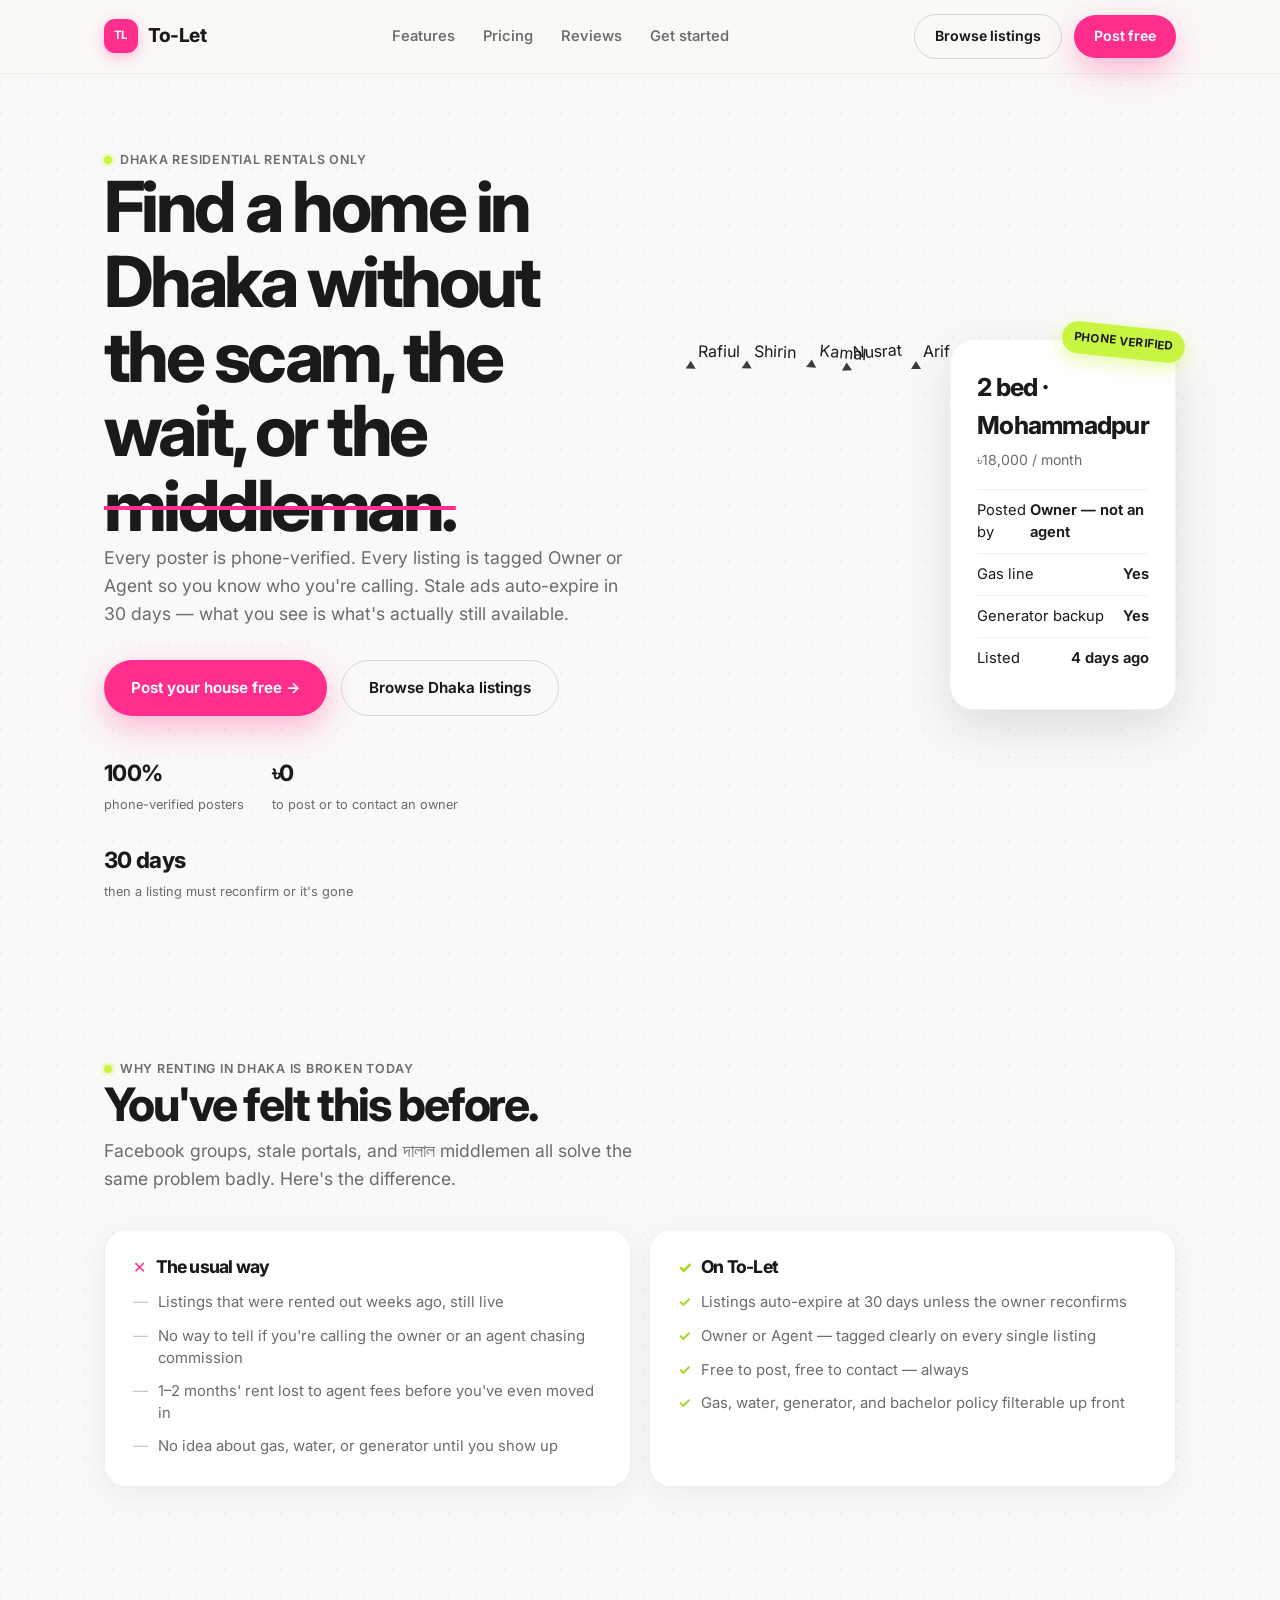
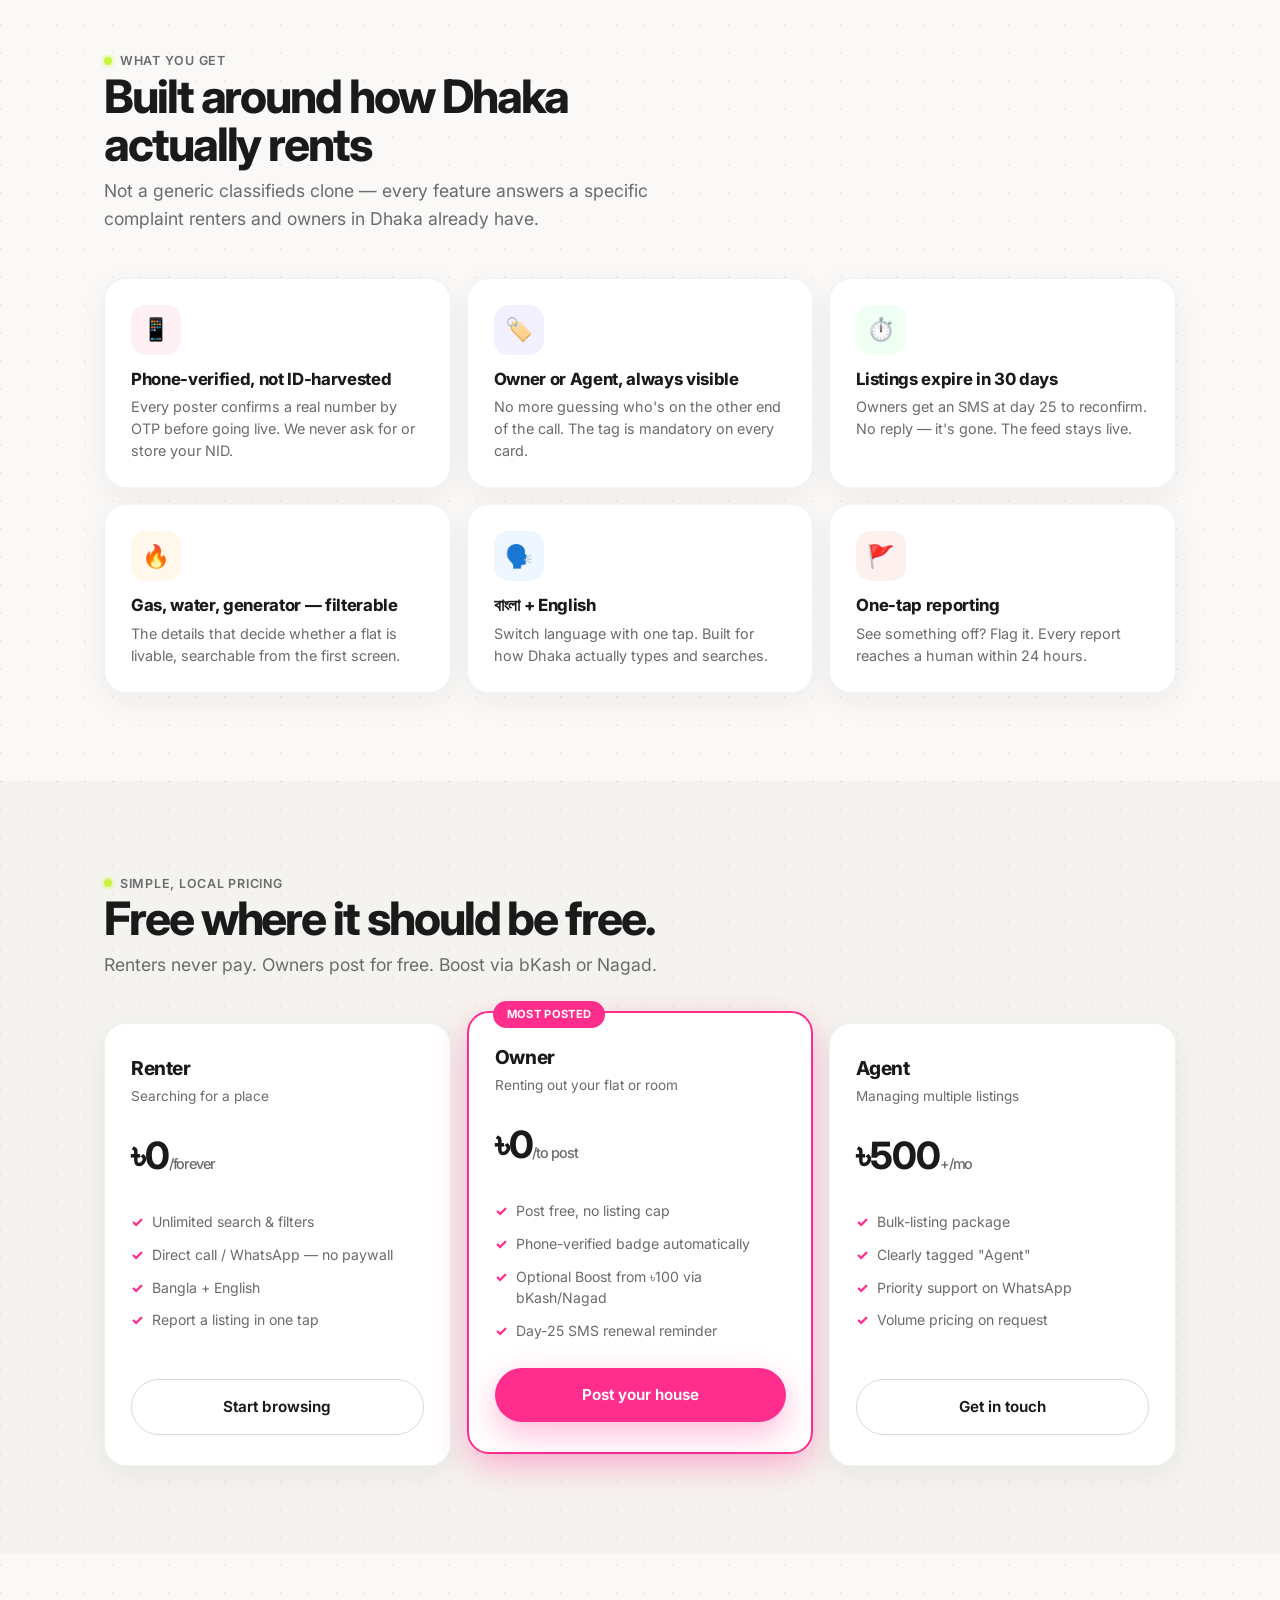
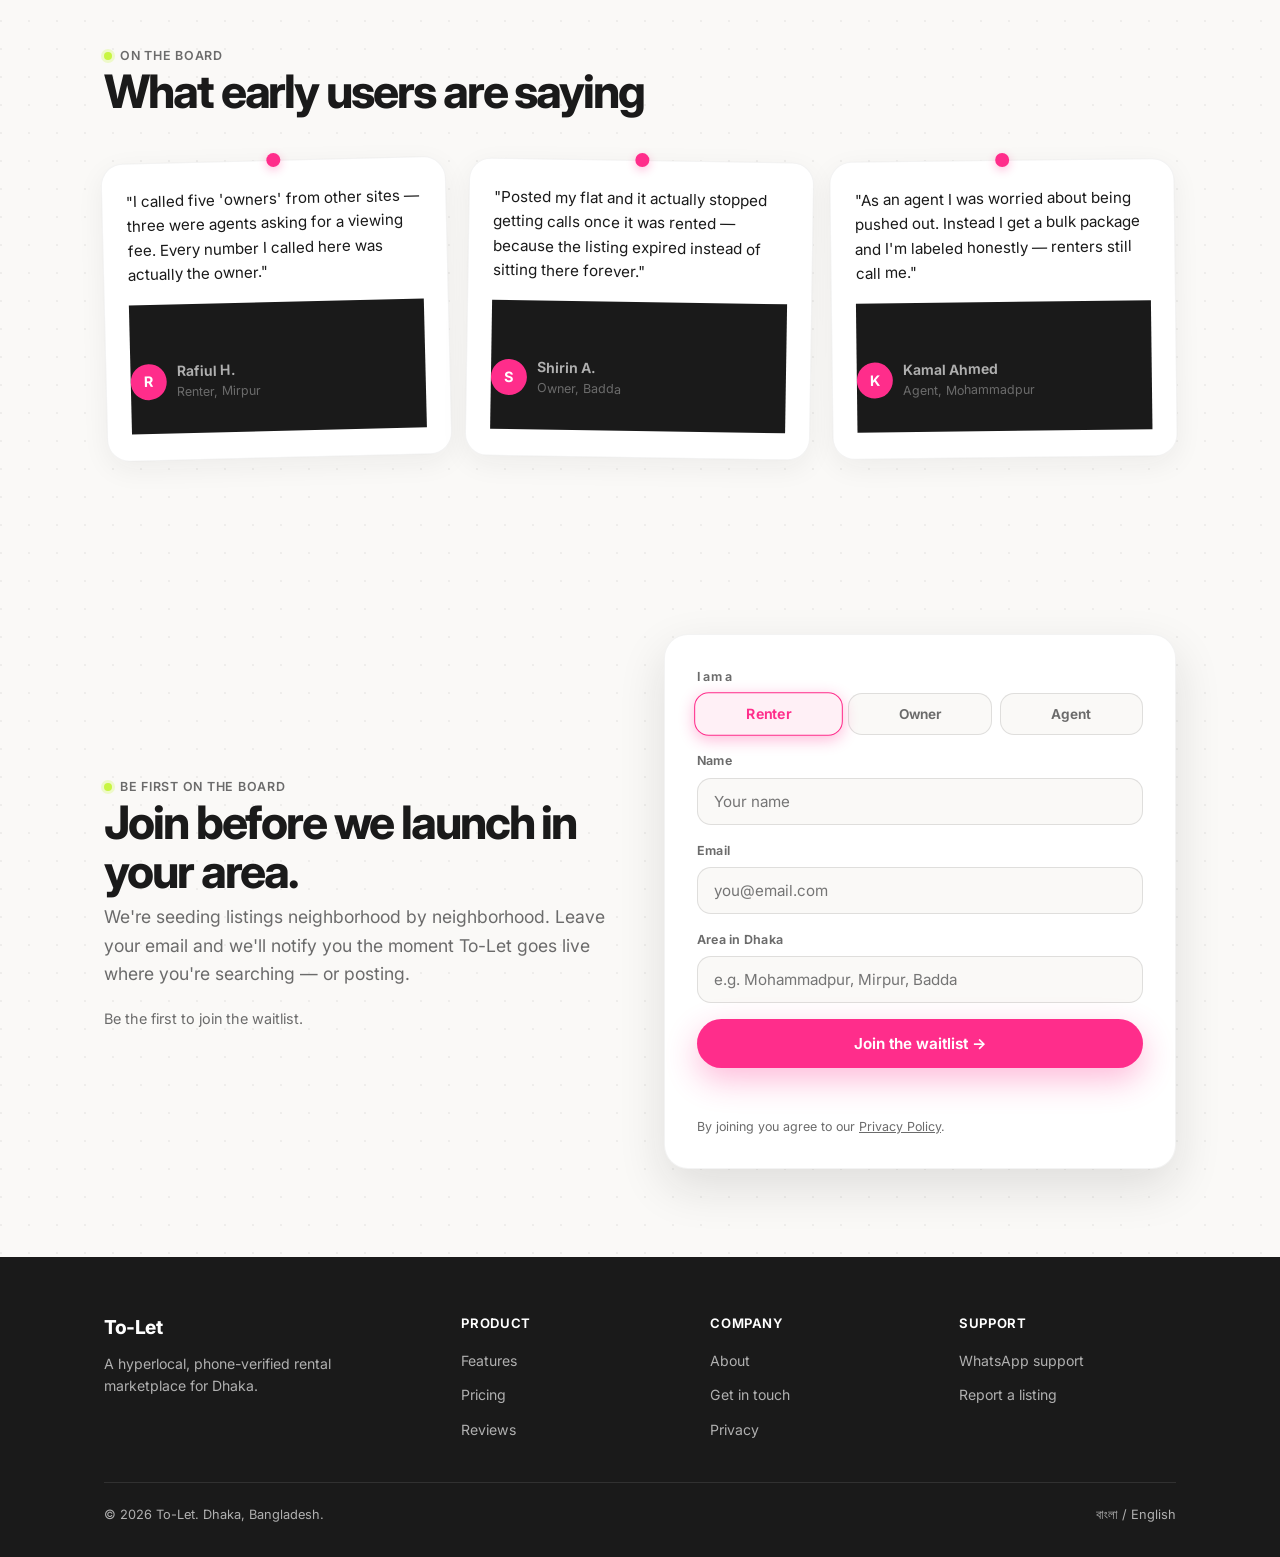
==== commit ce69075e: "feat: hero word-level spring + orbs + left parallax markup" ====
--- a/index.html
+++ b/index.html
@@ -39,10 +39,29 @@
 </header>
 <main id="main">
   <section class="hero" id="top" aria-labelledby="hero-heading">
+    <div class="hero-orbs" aria-hidden="true">
+      <div class="hero-orb o1"></div>
+      <div class="hero-orb o2"></div>
+      <div class="hero-orb o3"></div>
+    </div>
     <div class="wrap hero-grid">
-      <div>
+      <div class="hero-copy" id="heroCopy">
         <span class="eyebrow">Dhaka residential rentals only</span>
-        <h1 id="hero-heading">Find a home in Dhaka <em>without the scam</em>, the wait, or the <span class="accent">middleman</span>.</h1>
+        <h1 id="hero-heading" class="hero-title">
+          <span class="w" style="--i:0">Find</span>
+          <span class="w" style="--i:1">a</span>
+          <span class="w" style="--i:2">home</span>
+          <span class="w" style="--i:3">in</span>
+          <span class="w" style="--i:4">Dhaka</span>
+          <span class="w em" style="--i:5">without</span>
+          <span class="w em" style="--i:6">the</span>
+          <span class="w em" style="--i:7">scam,</span>
+          <span class="w" style="--i:8">the</span>
+          <span class="w" style="--i:9">wait,</span>
+          <span class="w" style="--i:10">or</span>
+          <span class="w" style="--i:11">the</span>
+          <span class="w accent" style="--i:12">middleman.</span>
+        </h1>
         <p class="lede">Every poster is phone-verified. Every listing is tagged Owner or Agent so you know who you're calling. Stale ads auto-expire in 30 days — what you see is what's actually still available.</p>
         <div class="hero-cta-row">
           <a href="#signup" class="btn btn-primary">Post your house free →</a>
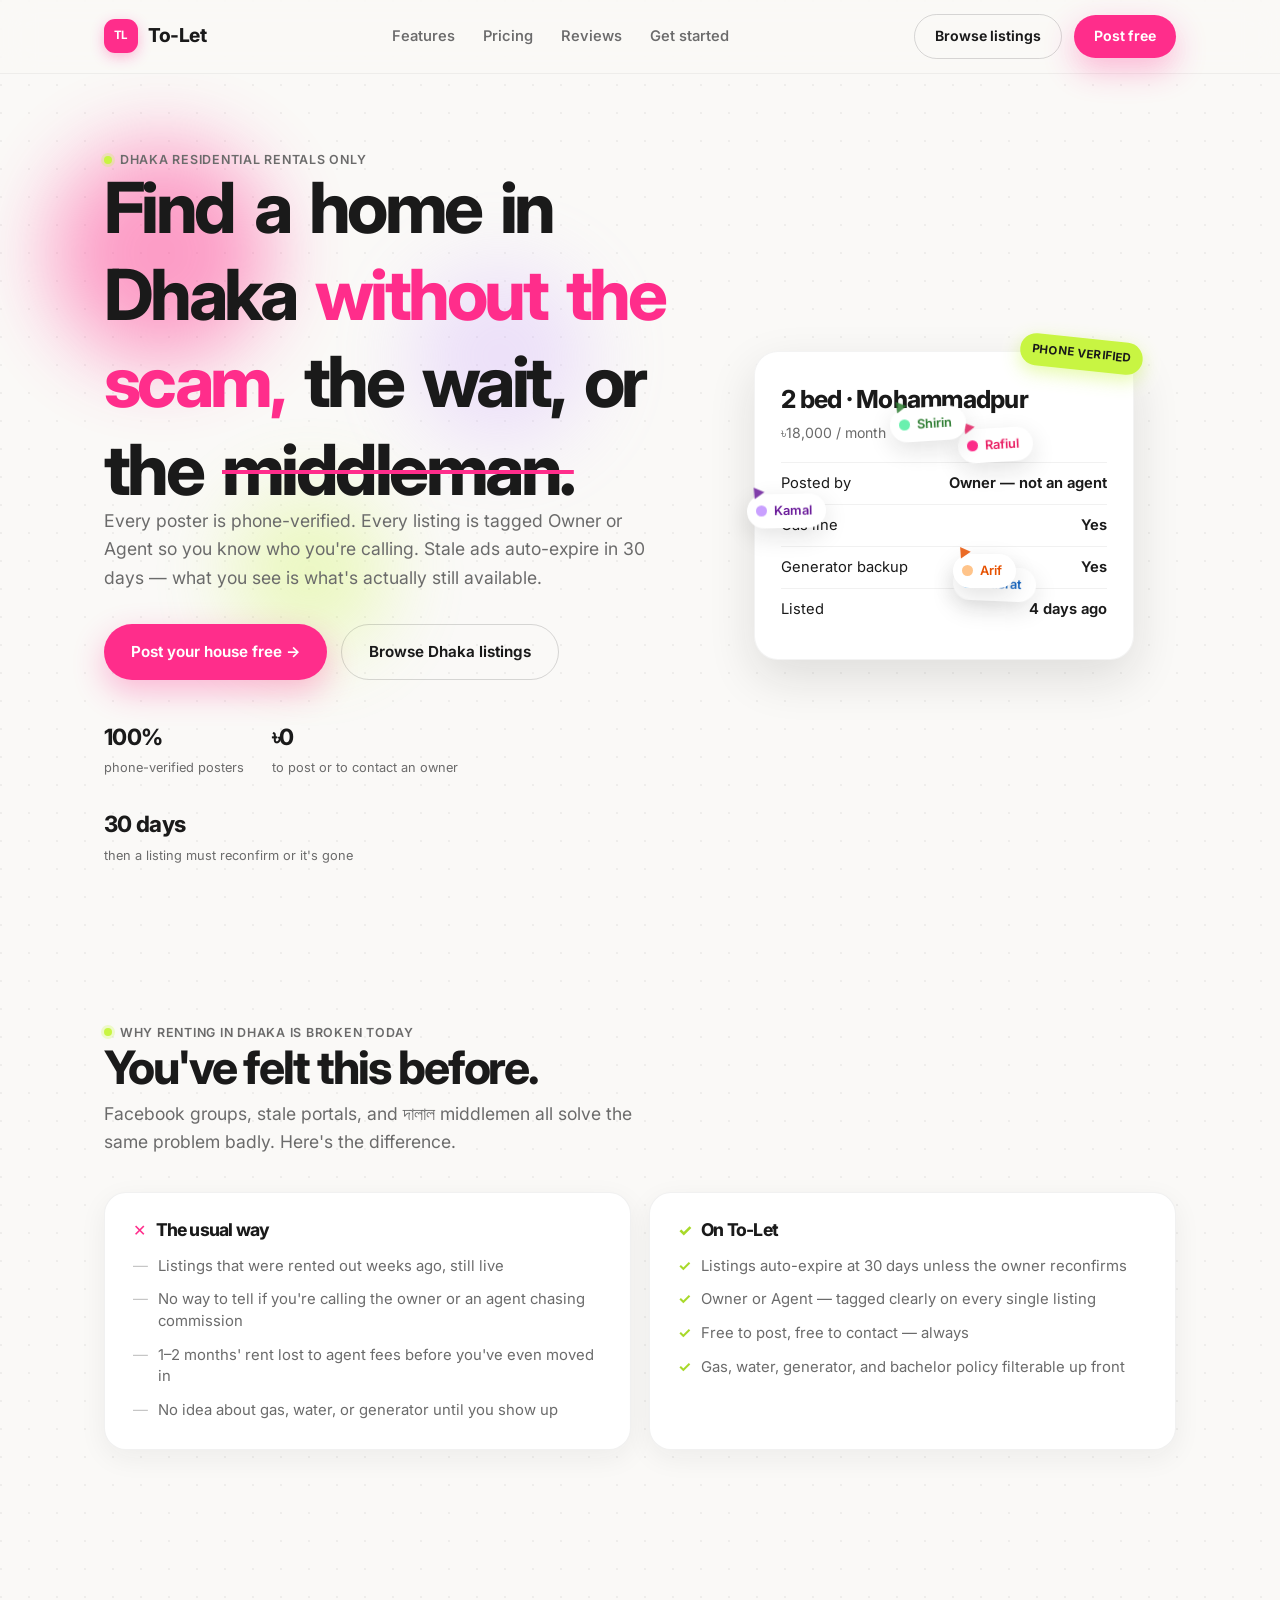
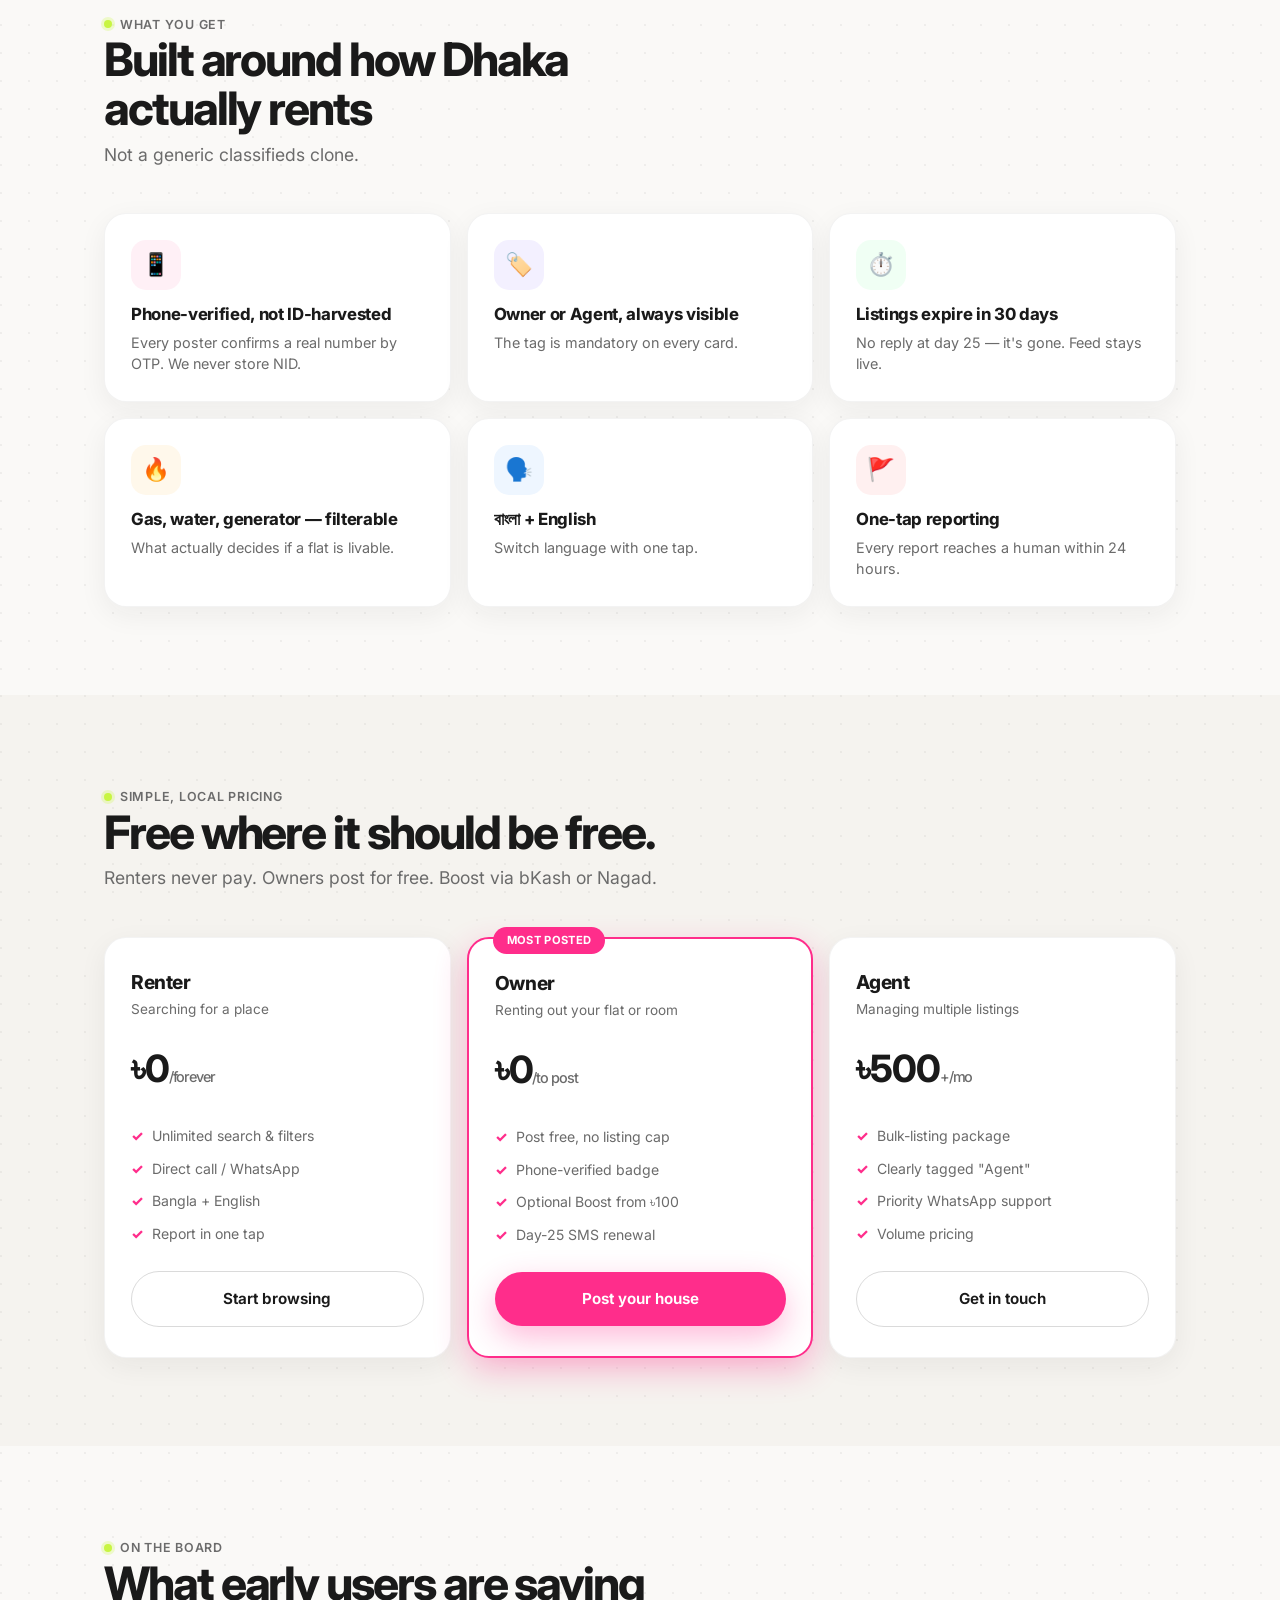
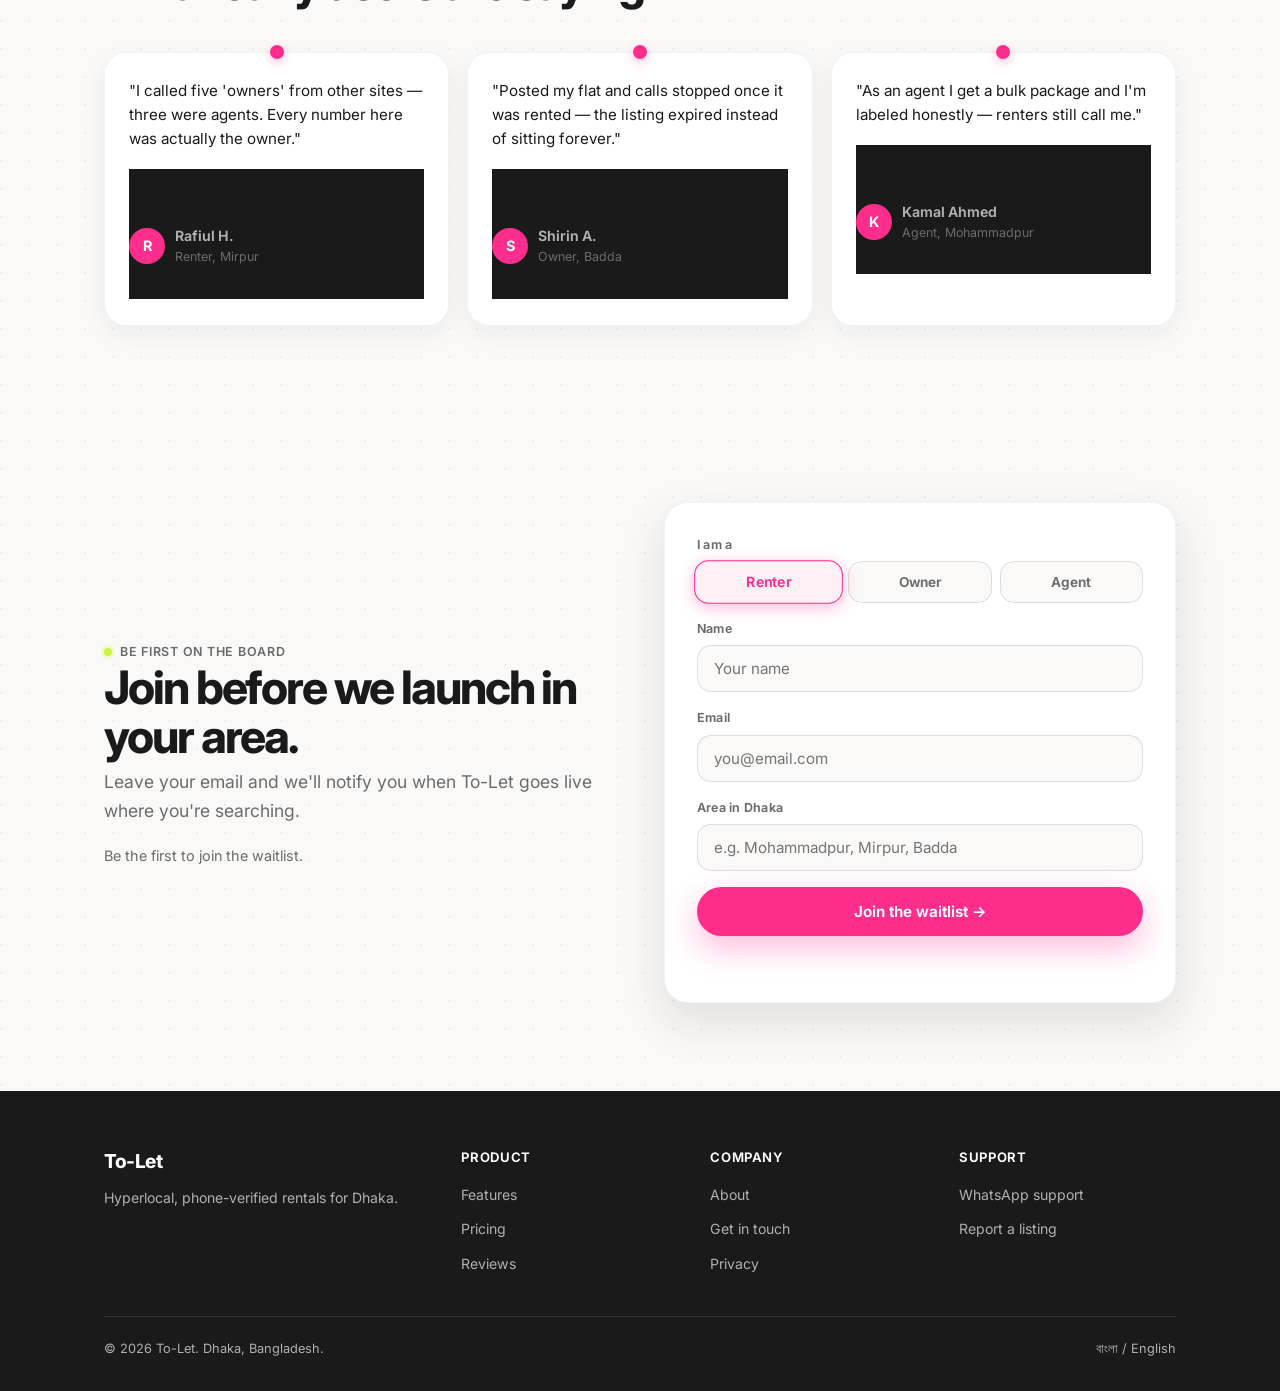
==== commit ea50afed: "feat: cool left-side hero — word spring reveal, orbs, parallax (inline CSS for reliability)" ====
--- a/index.html
+++ b/index.html
@@ -5,15 +5,53 @@
   <meta name="viewport" content="width=device-width, initial-scale=1.0" />
   <meta name="color-scheme" content="only light" />
   <meta name="theme-color" content="#faf9f7" />
-  <meta name="robots" content="index, follow" />
   <link rel="canonical" href="https://to-let-bd.vercel.app/" />
   <title>To-Let — Find a home in Dhaka without the scam or the middleman</title>
-  <meta name="description" content="Phone-verified Dhaka residential rental marketplace. Every listing tagged Owner or Agent. Auto-expiring ads. Free to post and contact." />
+  <meta name="description" content="Phone-verified Dhaka residential rental marketplace. Owner or Agent tagged. Auto-expiring ads." />
   <link rel="icon" href="/favicon.svg" type="image/svg+xml" />
   <link rel="preconnect" href="https://fonts.googleapis.com" />
   <link rel="preconnect" href="https://fonts.gstatic.com" crossorigin />
   <link href="https://fonts.googleapis.com/css2?family=Inter:wght@400;500;600;700;800&display=swap" rel="stylesheet" />
   <link rel="stylesheet" href="/style.css" />
+<style id="hero-cool">
+.hero-copy{will-change:transform;transition:transform .15s ease-out}
+.hero-title{display:flex;flex-wrap:wrap;gap:.18em .28em;align-items:baseline}
+.hero-title .w{display:inline-block;opacity:0;transform:translateY(1.1em) rotate(3deg) scale(.92);filter:blur(6px);animation:wordIn .85s cubic-bezier(.22,1.2,.36,1) forwards;animation-delay:calc(var(--i)*0.055s + .15s);transform-origin:left bottom;cursor:default;transition:transform .35s cubic-bezier(.34,1.56,.64,1),color .25s}
+.hero-title .w.em{color:#ff2d8b;font-style:normal}
+.hero-title .w.accent{text-decoration:line-through;text-decoration-color:#ff2d8b;text-decoration-thickness:3.5px}
+.hero-title .w:hover{transform:translateY(-6px) scale(1.06) rotate(-2deg);color:#ff2d8b}
+.hero-title .w.em:hover{color:#1a1a1a}
+@keyframes wordIn{to{opacity:1;transform:none;filter:blur(0)}}
+.hero-orbs{position:absolute;inset:0;pointer-events:none;z-index:0;overflow:hidden}
+.hero-orb{position:absolute;border-radius:50%;filter:blur(40px);opacity:.45;animation:orbFloat 12s ease-in-out infinite}
+.hero-orb.o1{width:220px;height:220px;background:#ff2d8b;top:8%;left:4%}
+.hero-orb.o2{width:160px;height:160px;background:#c8f542;top:48%;left:18%;animation-delay:-3s;opacity:.3}
+.hero-orb.o3{width:180px;height:180px;background:#c9a0ff;top:22%;left:32%;animation-delay:-6s;opacity:.28}
+@keyframes orbFloat{0%,100%{transform:translate(0,0) scale(1)}33%{transform:translate(24px,-30px) scale(1.08)}66%{transform:translate(-18px,16px) scale(.94)}}
+.hero-grid>*{position:relative;z-index:2}
+.hero-copy .lede,.hero-copy .eyebrow,.hero-copy .hero-cta-row,.hero-copy .hero-stats{opacity:0;transform:translateY(18px);animation:fadeUp .7s cubic-bezier(.22,1.2,.36,1) forwards}
+.hero-copy .eyebrow{animation-delay:.05s}
+.hero-copy .lede{animation-delay:.85s}
+.hero-copy .hero-cta-row{animation-delay:1s}
+.hero-copy .hero-stats{animation-delay:1.15s}
+@keyframes fadeUp{to{opacity:1;transform:none}}
+.hero-stat b{transition:transform .4s cubic-bezier(.34,1.56,.64,1),color .25s}
+.hero-stat:hover b{transform:scale(1.12);color:#ff2d8b}
+@media (prefers-reduced-motion:reduce){.hero-title .w,.hero-copy .lede,.hero-copy .eyebrow,.hero-copy .hero-cta-row,.hero-copy .hero-stats,.hero-orb{animation:none!important;opacity:1!important;transform:none!important;filter:none!important}}
+@media (max-width:960px){.hero-orbs{display:none}}
+.mp-tag{position:absolute;display:inline-flex;align-items:center;gap:7px;padding:7px 14px 7px 9px;border-radius:999px;font-size:.8rem;font-weight:600;color:#1a1a1a;background:#fff;box-shadow:0 8px 24px rgba(26,26,26,.12);white-space:nowrap;pointer-events:none;z-index:6;will-change:transform,left,top}
+.mp-tag .cursor-arrow{width:0;height:0;border-left:6px solid transparent;border-right:6px solid transparent;border-bottom:10px solid currentColor;transform:rotate(-35deg);margin-right:2px;position:absolute;top:-8px;left:4px}
+.mp-tag .dot{width:11px;height:11px;border-radius:50%;flex-shrink:0}
+.mp-tag.pink{color:#e91e63}.mp-tag.pink .dot{background:#ff2d8b}
+.mp-tag.green{color:#2e7d32}.mp-tag.green .dot{background:#69f0ae}
+.mp-tag.purple{color:#6a1b9a}.mp-tag.purple .dot{background:#c9a0ff}
+.mp-tag.blue{color:#1565c0}.mp-tag.blue .dot{background:#7ec8ff}
+.mp-tag.orange{color:#e65100}.mp-tag.orange .dot{background:#ffc48a}
+.cursor-trail{position:fixed;top:0;left:0;width:18px;height:18px;margin:-9px 0 0 -9px;border-radius:50%;background:#ff2d8b;opacity:0;pointer-events:none;z-index:9999;mix-blend-mode:multiply;transition:opacity .3s;will-change:transform}
+.will-reveal{opacity:0;transform:translateY(28px) scale(.97);transition:opacity .7s cubic-bezier(.22,1,.36,1),transform .7s cubic-bezier(.22,1,.36,1);transition-delay:var(--delay,0s)}
+.will-reveal.is-in{opacity:1;transform:none}
+@media (max-width:900px){.mp-tag,.cursor-trail{display:none}}
+</style>
 </head>
 <body>
 <a class="skip-link" href="#main">Skip to content</a>
@@ -104,14 +142,14 @@
   </section>
   <section class="features" id="features" aria-labelledby="features-heading">
     <div class="wrap">
-      <div class="section-head"><span class="eyebrow">What you get</span><h2 id="features-heading">Built around how Dhaka actually rents</h2><p class="lede">Not a generic classifieds clone — every feature answers a specific complaint renters and owners in Dhaka already have.</p></div>
+      <div class="section-head"><span class="eyebrow">What you get</span><h2 id="features-heading">Built around how Dhaka actually rents</h2><p class="lede">Not a generic classifieds clone.</p></div>
       <div class="feature-grid">
-        <article class="feature-card"><div class="feature-icon" aria-hidden="true">📱</div><h3>Phone-verified, not ID-harvested</h3><p>Every poster confirms a real number by OTP before going live. We never ask for or store your NID.</p></article>
-        <article class="feature-card"><div class="feature-icon" aria-hidden="true">🏷️</div><h3>Owner or Agent, always visible</h3><p>No more guessing who's on the other end of the call. The tag is mandatory on every card.</p></article>
-        <article class="feature-card"><div class="feature-icon" aria-hidden="true">⏱️</div><h3>Listings expire in 30 days</h3><p>Owners get an SMS at day 25 to reconfirm. No reply — it's gone. The feed stays live.</p></article>
-        <article class="feature-card"><div class="feature-icon" aria-hidden="true">🔥</div><h3>Gas, water, generator — filterable</h3><p>The details that decide whether a flat is livable, searchable from the first screen.</p></article>
-        <article class="feature-card"><div class="feature-icon" aria-hidden="true">🗣️</div><h3>বাংলা + English</h3><p>Switch language with one tap. Built for how Dhaka actually types and searches.</p></article>
-        <article class="feature-card"><div class="feature-icon" aria-hidden="true">🚩</div><h3>One-tap reporting</h3><p>See something off? Flag it. Every report reaches a human within 24 hours.</p></article>
+        <article class="feature-card"><div class="feature-icon" aria-hidden="true">📱</div><h3>Phone-verified, not ID-harvested</h3><p>Every poster confirms a real number by OTP. We never store NID.</p></article>
+        <article class="feature-card"><div class="feature-icon" aria-hidden="true">🏷️</div><h3>Owner or Agent, always visible</h3><p>The tag is mandatory on every card.</p></article>
+        <article class="feature-card"><div class="feature-icon" aria-hidden="true">⏱️</div><h3>Listings expire in 30 days</h3><p>No reply at day 25 — it's gone. Feed stays live.</p></article>
+        <article class="feature-card"><div class="feature-icon" aria-hidden="true">🔥</div><h3>Gas, water, generator — filterable</h3><p>What actually decides if a flat is livable.</p></article>
+        <article class="feature-card"><div class="feature-icon" aria-hidden="true">🗣️</div><h3>বাংলা + English</h3><p>Switch language with one tap.</p></article>
+        <article class="feature-card"><div class="feature-icon" aria-hidden="true">🚩</div><h3>One-tap reporting</h3><p>Every report reaches a human within 24 hours.</p></article>
       </div>
     </div>
   </section>
@@ -119,9 +157,9 @@
     <div class="wrap">
       <div class="section-head"><span class="eyebrow">Simple, local pricing</span><h2 id="pricing-heading">Free where it should be free.</h2><p class="lede">Renters never pay. Owners post for free. Boost via bKash or Nagad.</p></div>
       <div class="price-grid">
-        <div class="price-card"><div class="price-name">Renter</div><div class="price-audience">Searching for a place</div><div class="price-amount">৳0<span>/forever</span></div><ul class="price-list"><li>Unlimited search & filters</li><li>Direct call / WhatsApp — no paywall</li><li>Bangla + English</li><li>Report a listing in one tap</li></ul><a href="#signup" class="btn btn-ghost btn-block">Start browsing</a></div>
-        <div class="price-card featured"><div class="price-tag-ribbon">MOST POSTED</div><div class="price-name">Owner</div><div class="price-audience">Renting out your flat or room</div><div class="price-amount">৳0<span>/to post</span></div><ul class="price-list"><li>Post free, no listing cap</li><li>Phone-verified badge automatically</li><li>Optional Boost from ৳100 via bKash/Nagad</li><li>Day-25 SMS renewal reminder</li></ul><a href="#signup" class="btn btn-primary btn-block">Post your house</a></div>
-        <div class="price-card"><div class="price-name">Agent</div><div class="price-audience">Managing multiple listings</div><div class="price-amount">৳500<span>+/mo</span></div><ul class="price-list"><li>Bulk-listing package</li><li>Clearly tagged "Agent"</li><li>Priority support on WhatsApp</li><li>Volume pricing on request</li></ul><a href="#signup" class="btn btn-ghost btn-block">Get in touch</a></div>
+        <div class="price-card"><div class="price-name">Renter</div><div class="price-audience">Searching for a place</div><div class="price-amount">৳0<span>/forever</span></div><ul class="price-list"><li>Unlimited search & filters</li><li>Direct call / WhatsApp</li><li>Bangla + English</li><li>Report in one tap</li></ul><a href="#signup" class="btn btn-ghost btn-block">Start browsing</a></div>
+        <div class="price-card featured"><div class="price-tag-ribbon">MOST POSTED</div><div class="price-name">Owner</div><div class="price-audience">Renting out your flat or room</div><div class="price-amount">৳0<span>/to post</span></div><ul class="price-list"><li>Post free, no listing cap</li><li>Phone-verified badge</li><li>Optional Boost from ৳100</li><li>Day-25 SMS renewal</li></ul><a href="#signup" class="btn btn-primary btn-block">Post your house</a></div>
+        <div class="price-card"><div class="price-name">Agent</div><div class="price-audience">Managing multiple listings</div><div class="price-amount">৳500<span>+/mo</span></div><ul class="price-list"><li>Bulk-listing package</li><li>Clearly tagged "Agent"</li><li>Priority WhatsApp support</li><li>Volume pricing</li></ul><a href="#signup" class="btn btn-ghost btn-block">Get in touch</a></div>
       </div>
     </div>
   </section>
@@ -129,24 +167,23 @@
     <div class="wrap">
       <div class="section-head"><span class="eyebrow">On the board</span><h2 id="reviews-heading">What early users are saying</h2></div>
       <div class="pin-grid">
-        <blockquote class="pin-card"><div class="pin-dot" aria-hidden="true"></div><p class="pin-quote">"I called five 'owners' from other sites — three were agents asking for a viewing fee. Every number I called here was actually the owner."</p><footer class="pin-person"><div class="pin-avatar" aria-hidden="true">R</div><div><div class="pin-name">Rafiul H.</div><div class="pin-role">Renter, Mirpur</div></div></footer></blockquote>
-        <blockquote class="pin-card"><div class="pin-dot" aria-hidden="true"></div><p class="pin-quote">"Posted my flat and it actually stopped getting calls once it was rented — because the listing expired instead of sitting there forever."</p><footer class="pin-person"><div class="pin-avatar" aria-hidden="true">S</div><div><div class="pin-name">Shirin A.</div><div class="pin-role">Owner, Badda</div></div></footer></blockquote>
-        <blockquote class="pin-card"><div class="pin-dot" aria-hidden="true"></div><p class="pin-quote">"As an agent I was worried about being pushed out. Instead I get a bulk package and I'm labeled honestly — renters still call me."</p><footer class="pin-person"><div class="pin-avatar" aria-hidden="true">K</div><div><div class="pin-name">Kamal Ahmed</div><div class="pin-role">Agent, Mohammadpur</div></div></footer></blockquote>
+        <blockquote class="pin-card"><div class="pin-dot" aria-hidden="true"></div><p class="pin-quote">"I called five 'owners' from other sites — three were agents. Every number here was actually the owner."</p><footer class="pin-person"><div class="pin-avatar" aria-hidden="true">R</div><div><div class="pin-name">Rafiul H.</div><div class="pin-role">Renter, Mirpur</div></div></footer></blockquote>
+        <blockquote class="pin-card"><div class="pin-dot" aria-hidden="true"></div><p class="pin-quote">"Posted my flat and calls stopped once it was rented — the listing expired instead of sitting forever."</p><footer class="pin-person"><div class="pin-avatar" aria-hidden="true">S</div><div><div class="pin-name">Shirin A.</div><div class="pin-role">Owner, Badda</div></div></footer></blockquote>
+        <blockquote class="pin-card"><div class="pin-dot" aria-hidden="true"></div><p class="pin-quote">"As an agent I get a bulk package and I'm labeled honestly — renters still call me."</p><footer class="pin-person"><div class="pin-avatar" aria-hidden="true">K</div><div><div class="pin-name">Kamal Ahmed</div><div class="pin-role">Agent, Mohammadpur</div></div></footer></blockquote>
       </div>
     </div>
   </section>
   <section class="signup" id="signup" aria-labelledby="signup-heading">
     <div class="wrap signup-inner">
-      <div><span class="eyebrow">Be first on the board</span><h2 id="signup-heading">Join before we launch in your area.</h2><p class="lede">We're seeding listings neighborhood by neighborhood. Leave your email and we'll notify you the moment To-Let goes live where you're searching — or posting.</p><p class="social-proof" id="socialProof" aria-live="polite">Be the first to join the waitlist.</p></div>
+      <div><span class="eyebrow">Be first on the board</span><h2 id="signup-heading">Join before we launch in your area.</h2><p class="lede">Leave your email and we'll notify you when To-Let goes live where you're searching.</p><p class="social-proof" id="socialProof" aria-live="polite">Be the first to join the waitlist.</p></div>
       <div class="signup-form">
         <form id="signupForm" novalidate>
           <div class="field"><label id="role-label">I am a</label><div class="role-toggle" role="group" aria-labelledby="role-label"><button type="button" class="role-btn active" data-role="renter" aria-pressed="true">Renter</button><button type="button" class="role-btn" data-role="owner" aria-pressed="false">Owner</button><button type="button" class="role-btn" data-role="agent" aria-pressed="false">Agent</button></div></div>
           <div class="field"><label for="name">Name</label><input type="text" id="name" name="name" placeholder="Your name" required autocomplete="name" /></div>
           <div class="field"><label for="email">Email</label><input type="email" id="email" name="email" placeholder="you@email.com" required autocomplete="email" /></div>
-          <div class="field"><label for="area">Area in Dhaka</label><input type="text" id="area" name="area" placeholder="e.g. Mohammadpur, Mirpur, Badda" autocomplete="address-level2" /></div>
+          <div class="field"><label for="area">Area in Dhaka</label><input type="text" id="area" name="area" placeholder="e.g. Mohammadpur, Mirpur, Badda" /></div>
           <button type="submit" class="btn btn-primary btn-block" id="submitBtn">Join the waitlist →</button>
           <div class="form-msg" id="formMsg" role="status" aria-live="polite"></div>
-          <p style="font-size:0.78rem;color:var(--ink-muted);margin-top:14px;">By joining you agree to our <a href="/privacy.html" style="text-decoration:underline;">Privacy Policy</a>.</p>
         </form>
       </div>
     </div>
@@ -155,7 +192,7 @@
 <footer>
   <div class="wrap">
     <div class="foot-grid">
-      <div><div class="foot-brand">To-Let</div><p style="font-size:0.88rem;max-width:34ch;">A hyperlocal, phone-verified rental marketplace for Dhaka.</p></div>
+      <div><div class="foot-brand">To-Let</div><p style="font-size:0.88rem;max-width:34ch;">Hyperlocal, phone-verified rentals for Dhaka.</p></div>
       <div><h4>Product</h4><ul><li><a href="#features">Features</a></li><li><a href="#pricing">Pricing</a></li><li><a href="#reviews">Reviews</a></li></ul></div>
       <div><h4>Company</h4><ul><li><a href="#top">About</a></li><li><a href="#signup">Get in touch</a></li><li><a href="/privacy.html">Privacy</a></li></ul></div>
       <div><h4>Support</h4><ul><li><a href="#signup">WhatsApp support</a></li><li><a href="#signup">Report a listing</a></li></ul></div>
